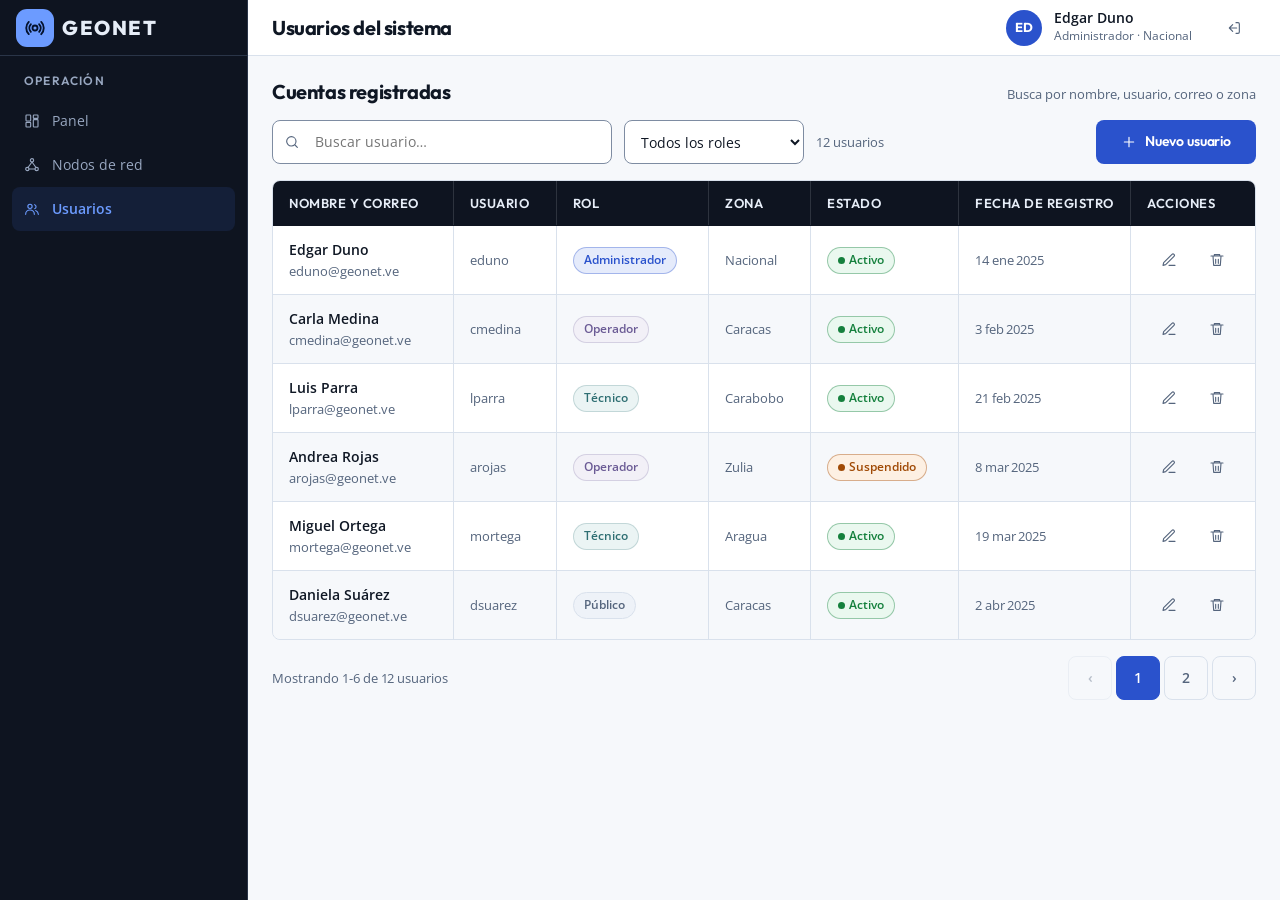
==== crud.html @ eb6f2bcc "Maquetación inicial de GEONET: sistema de diseño, login, registro, panel y CRUD" ====
<!doctype html>
<html lang="es">
  <head>
    <meta charset="utf-8" />
    <meta name="viewport" content="width=device-width, initial-scale=1" />
    <title>Usuarios · GEONET</title>
    <meta name="description" content="Gestión de usuarios del sistema GEONET: alta, edición y baja." />
    <link rel="icon" type="image/svg+xml" href="favicon.svg" />
    <link rel="preconnect" href="https://fonts.googleapis.com" />
    <link rel="preconnect" href="https://fonts.gstatic.com" crossorigin />
    <link
      href="https://fonts.googleapis.com/css2?family=Open+Sans:wght@400;600&family=Outfit:wght@600;700;800&display=swap"
      rel="stylesheet"
    />
    <link rel="stylesheet" href="styles.css" />
  </head>

  <body data-vista="usuarios">
    <a class="saltar" href="#contenido">Saltar al contenido</a>

    <div class="app">
      <aside class="lateral" id="menu-lateral" data-theme="dark">
        <header class="lateral__cabecera">
          <span class="logotipo">
            <span class="logotipo__marca">
              <svg class="icono" aria-hidden="true"><use href="#i-marca" /></svg>
            </span>
            GEONET
          </span>
        </header>

        <nav class="lateral__nav" aria-label="Módulos del sistema">
          <section class="lateral__grupo">
            <p class="lateral__rotulo" id="grupo-operacion">Operación</p>
            <ul aria-labelledby="grupo-operacion">
              <li>
                <a class="lateral__enlace" href="dashboard.html">
                  <svg class="icono icono--sm" aria-hidden="true"><use href="#i-panel" /></svg>
                  Panel
                </a>
              </li>
              <li>
                <a class="lateral__enlace" href="crud-cards.html">
                  <svg class="icono icono--sm" aria-hidden="true"><use href="#i-nodos" /></svg>
                  Nodos de red
                </a>
              </li>
              <li>
                <a class="lateral__enlace" href="crud.html" aria-current="page">
                  <svg class="icono icono--sm" aria-hidden="true"><use href="#i-clientes" /></svg>
                  Usuarios
                </a>
              </li>
            </ul>
          </section>


        </nav>
      </aside>

      <span class="velo" data-visible="false"></span>

      <div class="area">
        <header class="superior">
          <button type="button" class="hamburguesa" aria-expanded="false" aria-controls="menu-lateral" aria-label="Abrir menú">
            <svg class="icono" aria-hidden="true"><use href="#i-menu" /></svg>
          </button>

          <h1 class="superior__titulo">Usuarios del sistema</h1>

          <p class="usuario">
            <span class="usuario__avatar">ED</span>
            <span>
              <span class="usuario__nombre">Edgar Duno</span>
              <span class="usuario__rol">Administrador · Nacional</span>
            </span>
          </p>

          <a class="btn-icono" href="login.html" aria-label="Cerrar sesión">
            <svg class="icono icono--sm" aria-hidden="true"><use href="#i-salir" /></svg>
          </a>
        </header>

        <main class="contenido" id="contenido">
          <section class="seccion">
            <header class="seccion__cabecera">
              <h2 class="seccion__titulo">Cuentas registradas</h2>
              <p class="seccion__nota">Busca por nombre, usuario, correo o zona</p>
            </header>

            <form class="herramientas" role="search">
              <label class="solo-lectores" for="buscar">Buscar usuario</label>
              <span class="buscador">
                <svg class="icono icono--sm buscador__icono" aria-hidden="true"><use href="#i-buscar" /></svg>
                <input class="buscador__control" id="buscar" type="search" placeholder="Buscar usuario…" data-buscador />
                <button type="button" class="buscador__limpiar" aria-label="Borrar búsqueda" title="Borrar búsqueda" data-limpiar hidden>
                  <svg class="icono icono--sm" aria-hidden="true"><use href="#i-cerrar" /></svg>
                </button>
              </span>

              <label class="solo-lectores" for="filtro-rol">Filtrar por rol</label>
              <select class="filtro" id="filtro-rol" data-filtro>
                <option value="todos">Todos los roles</option>
                <option value="admin">Administrador</option>
                <option value="operador">Operador</option>
                <option value="tecnico">Técnico</option>
                <option value="publico">Público</option>
              </select>

              <p class="herramientas__cuenta" aria-live="polite" data-cuenta></p>

              <span class="herramientas__derecha">
                <button type="button" class="btn btn--primario" data-nuevo>
                  <svg class="icono icono--sm" aria-hidden="true"><use href="#i-nuevo" /></svg>
                  Nuevo usuario
                </button>
              </span>
            </form>

            <div class="tabla-envoltorio" data-envoltorio>
              <table class="tabla">
                <caption class="solo-lectores">Usuarios registrados en GEONET</caption>
                <thead data-theme="dark">
                  <tr>
                    <th scope="col">Nombre y correo</th>
                    <th scope="col">Usuario</th>
                    <th scope="col">Rol</th>
                    <th scope="col">Zona</th>
                    <th scope="col">Estado</th>
                    <th scope="col" class="tabla__ajustada">Fecha de registro</th>
                    <th scope="col" class="tabla__ajustada">Acciones</th>
                  </tr>
                </thead>
                <tbody data-lista></tbody>
              </table>
            </div>

            <p class="vacio" data-vacio hidden>
              <svg class="icono" aria-hidden="true"><use href="#i-buscar" /></svg>
              <strong>Ningún usuario coincide con la búsqueda</strong>
              <span>Prueba con otro término o cambia el filtro de rol.</span>
            </p>

            <div class="paginador" data-paginador></div>
          </section>
        </main>
      </div>
    </div>

    <!-- Modal de alta y edición -->
    <dialog class="modal" id="modal-registro" aria-labelledby="modal-registro-titulo">
      <form id="form-registro" novalidate>
        <header class="modal__cabecera" data-theme="dark">
          <span class="modal__emblema modal__emblema--acento">
            <svg class="icono" aria-hidden="true"><use href="#i-usuario" /></svg>
          </span>
          <h2 class="modal__titulo" id="modal-registro-titulo">Nuevo usuario</h2>
          <button type="button" class="modal__cerrar" data-cierra="modal-registro" aria-label="Cerrar">
            <svg class="icono icono--sm" aria-hidden="true"><use href="#i-cerrar" /></svg>
          </button>
        </header>

        <div class="modal__cuerpo">
          <p class="modal__nota">Los campos marcados con <span class="obligatorio">*</span> son obligatorios.</p>
          <div class="rejilla-campos">
            <p class="campo ancho-total">
              <label class="campo__etiqueta" for="f-nombre">Nombre completo</label>
              <span class="campo__caja">
                <svg class="icono icono--sm campo__icono" aria-hidden="true"><use href="#i-usuario" /></svg>
                <input class="campo__control" id="f-nombre" name="nombre" type="text" placeholder="Ej. Ana Pérez" autocomplete="off" required />
              </span>
              <span class="campo__error"></span>
            </p>

            <p class="campo">
              <label class="campo__etiqueta" for="f-usuario">Usuario</label>
              <span class="campo__caja">
                <svg class="icono icono--sm campo__icono" aria-hidden="true"><use href="#i-equipo" /></svg>
                <input class="campo__control" id="f-usuario" name="usuario" type="text" placeholder="aperez" autocomplete="off" required />
              </span>
              <span class="campo__error"></span>
            </p>

            <p class="campo">
              <label class="campo__etiqueta" for="f-correo">Correo</label>
              <span class="campo__caja">
                <svg class="icono icono--sm campo__icono" aria-hidden="true"><use href="#i-correo" /></svg>
                <input class="campo__control" id="f-correo" name="correo" type="email" placeholder="aperez@geonet.ve" autocomplete="off" required />
              </span>
              <span class="campo__error"></span>
            </p>

            <p class="campo">
              <label class="campo__etiqueta" for="f-rol">Rol</label>
              <select class="campo__control" id="f-rol" name="rol" required>
                <option value="" disabled selected>Selecciona un rol</option>
                <option value="admin">Administrador</option>
                <option value="operador">Operador</option>
                <option value="tecnico">Técnico</option>
                <option value="publico">Público</option>
              </select>
              <span class="campo__error"></span>
            </p>

            <p class="campo">
              <label class="campo__etiqueta" for="f-zona">Zona</label>
              <select class="campo__control" id="f-zona" name="zona">
                <option value="Nacional">Nacional</option>
                <option value="Caracas">Caracas</option>
                <option value="Carabobo">Carabobo</option>
                <option value="Aragua">Aragua</option>
                <option value="Zulia">Zulia</option>
                <option value="Anzoátegui">Anzoátegui</option>
                <option value="Bolívar">Bolívar</option>
              </select>
            </p>

            <fieldset class="campo ancho-total segmentos">
              <legend class="campo__etiqueta">Estado de la cuenta</legend>
              <span class="segmentos__grupo">
                <label class="segmento"><input type="radio" name="estado" value="activo" checked />Activo</label>
                <label class="segmento"><input type="radio" name="estado" value="suspendido" />Suspendido</label>
              </span>
            </fieldset>
          </div>
        </div>

        <footer class="modal__pie">
          <button type="button" class="btn btn--secundario" data-cierra="modal-registro">Cancelar</button>
          <button type="submit" class="btn btn--primario">Guardar</button>
        </footer>
      </form>
    </dialog>

    <!-- Confirmación de baja -->
    <dialog class="modal modal--aviso" id="modal-baja" aria-labelledby="baja-titulo">
      <header class="modal__cabecera modal__cabecera--aviso">
        <span class="modal__emblema modal__emblema--aviso">
          <svg class="icono" aria-hidden="true"><use href="#i-alerta" /></svg>
        </span>
        <h2 class="modal__titulo" id="baja-titulo">¿Seguro que quieres eliminar este registro?</h2>
        <button type="button" class="modal__cerrar" data-cierra="modal-baja" aria-label="Cerrar">
          <svg class="icono icono--sm" aria-hidden="true"><use href="#i-cerrar" /></svg>
        </button>
      </header>

      <div class="modal__cuerpo">
        <p class="modal__texto">Esta acción no se puede deshacer.</p>
        <p class="insignia insignia--neutra" id="baja-detalle"></p>
      </div>

      <footer class="modal__pie">
        <button type="button" class="btn btn--secundario" data-cierra="modal-baja">Cancelar</button>
        <button type="button" class="btn btn--peligro" id="confirmar-baja">Eliminar</button>
      </footer>
    </dialog>

    <output class="toasts" aria-live="polite"></output>

    <script src="script.js" defer></script>
  </body>
</html>
---- styles.css ----
/* GEONET · hoja de estilos */

/* 1. VARIABLES GLOBALES */

:root,
[data-theme='light'] {
  /* Superficies */
  --fondo: #f6f8fb;
  --superficie: #ffffff;
  --superficie-alta: #eef2f8;

  /* Bordes */
  --borde: #d9e1ec;
  --borde-control: #7e8ca2;

  --texto: #0f1724;
  --texto-suave: #55657d;

  /* Marca */
  --acento: #2a52cc;
  --acento-fuerte: #1e3fa0;
  --sobre-acento: #ffffff;
  --acento-tenue: #e5ebfb;

  /* Estados */
  --ok: #15803d;
  --alerta: #a04a06;
  --caido: #b91c1c;
  --ok-tenue: #eaf8ef;
  --alerta-tenue: #fdf0e3;
  --caido-tenue: #fdeaea;

  --sombra: 0 4px 16px rgb(15 23 36 / 0.1);
  --sombra-alta: 0 12px 32px rgb(15 23 36 / 0.16);

  --malla-linea: #dce3ee;
  --malla-nodo: #2a52cc;

  /* Roles de usuario */
  --rol-operador: #6b5b95;
  --rol-operador-tenue: #f2f0f7;
  --rol-tecnico: #2f6f73;
  --rol-tecnico-tenue: #ebf4f4;
}

[data-theme='dark'] {
  --fondo: #0e1420;
  --superficie: #151c2b;
  --superficie-alta: #1b2436;

  --borde: #2a3548;
  --borde-control: #637495;

  --texto: #e6edf7;
  --texto-suave: #98a7c0;

  --acento: #6c9bff;
  --acento-fuerte: #8fb4ff;
  --sobre-acento: #04122e;
  --acento-tenue: #141f38;

  --ok: #34d07c;
  --alerta: #fbbf24;
  --caido: #f87171;
  --ok-tenue: #10291d;
  --alerta-tenue: #2c2110;
  --caido-tenue: #2e1618;

  --sombra: 0 4px 16px rgb(0 0 0 / 0.4);
  --sombra-alta: 0 12px 32px rgb(0 0 0 / 0.55);

  --malla-linea: #1e2a3d;
  --malla-nodo: #6c9bff;

  --rol-operador: #b3a6d9;
  --rol-operador-tenue: #211d2e;
  --rol-tecnico: #7fc4c7;
  --rol-tecnico-tenue: #142628;
}

:root {
  /* Botones auxiliares */
  --secundario: #475569;
  --peligro: #991b1b;
  --exito: #16a34a;
  --exito-fuerte: #15803d;
  --exito-hondo: #116331;
  --peligro-hondo: #7f1616;
  --sobre-estado: #ffffff;
  --aviso-fuerte: #a04a06;
  --velo: rgb(4 10 20 / 0.6);

  /* Tipografía */
  --f-titulo: 'Outfit', system-ui, sans-serif;
  --f-texto: 'Open Sans', system-ui, sans-serif;

  --t-xs: 0.75rem;
  --t-sm: 0.8125rem;
  --t-md: 0.875rem;
  --t-lg: 1rem;
  --t-xl: 1.25rem;
  --t-2xl: 1.75rem;
  --t-3xl: 2.25rem;

  --p-normal: 400;
  --p-semi: 600;
  --p-fuerte: 700;
  --p-extra: 800;

  /* Espacio */
  --e-1: 4px;
  --e-2: 8px;
  --e-3: 12px;
  --e-4: 16px;
  --e-5: 24px;
  --e-6: 32px;
  --e-7: 48px;

  /* Forma */
  --r-sm: 6px;
  --r-md: 8px;
  --r-lg: 14px;

  /* Armazón */
  --lateral-ancho: 248px;
  --superior-alto: 56px;
  --toque-min: 44px;

  --trans: 160ms cubic-bezier(0.4, 0, 0.2, 1);
  --trans-lenta: 240ms cubic-bezier(0.4, 0, 0.2, 1);

  --capa-lateral: 100;
  --capa-velo: 90;
  --capa-modal: 200;
  --capa-toast: 300;
}

@media (prefers-reduced-motion: reduce) {
  :root {
    --trans: 0ms;
    --trans-lenta: 0ms;
  }
}

/* 2. RESET Y BASE */

*,
*::before,
*::after {
  box-sizing: border-box;
}

* {
  margin: 0;
}

html {
  color-scheme: light;
}

[data-theme='light'] {
  color-scheme: light;
}

[data-theme='dark'] {
  color-scheme: dark;
}

body {
  min-height: 100dvh;
  font-family: var(--f-texto);
  font-size: var(--t-md);
  line-height: 1.55;
  color: var(--texto);
  background-color: var(--fondo);
  -webkit-font-smoothing: antialiased;
}

[data-theme] {
  color: var(--texto);
}

img,
svg {
  display: block;
  max-width: 100%;
}

button,
input,
select,
textarea {
  font: inherit;
  color: inherit;
}

button {
  cursor: pointer;
  background: none;
  border: none;
}

a {
  color: var(--acento);
  text-underline-offset: 2px;
}

ul,
ol {
  padding: 0;
  list-style: none;
}

h1,
h2,
h3,
h4 {
  font-family: var(--f-titulo);
  font-weight: var(--p-fuerte);
  line-height: 1.2;
  letter-spacing: -0.02em;
  text-wrap: balance;
}

h1 {
  font-size: var(--t-3xl);
  font-weight: var(--p-extra);
}
h2 {
  font-size: var(--t-2xl);
}
h3 {
  font-size: var(--t-xl);
}
h4 {
  font-size: var(--t-lg);
}

.cifra {
  font-variant-numeric: tabular-nums;
  letter-spacing: -0.01em;
}

code {
  font-family: ui-monospace, 'Cascadia Code', 'SFMono-Regular', monospace;
  font-size: 0.9em;
  padding: 2px 6px;
  background-color: var(--superficie-alta);
  border-radius: var(--r-sm);
}

:focus-visible {
  outline: 2px solid var(--acento);
  outline-offset: 2px;
  border-radius: var(--r-sm);
}

[hidden] {
  display: none !important;
}

.solo-lectores {
  position: absolute;
  width: 1px;
  height: 1px;
  overflow: hidden;
  white-space: nowrap;
  clip-path: inset(50%);
}

.saltar {
  position: absolute;
  top: var(--e-2);
  left: var(--e-2);
  z-index: 999;
  display: flex;
  align-items: center;
  min-height: var(--toque-min);
  padding: 0 var(--e-4);
  font-weight: var(--p-semi);
  color: var(--sobre-acento);
  background-color: var(--acento);
  border-radius: var(--r-md);
  transform: translateY(calc(-100% - var(--e-4)));
  transition: transform var(--trans);
}

.saltar:focus-visible {
  transform: translateY(0);
}

.icono {
  width: 20px;
  height: 20px;
  flex-shrink: 0;
  fill: none;
  stroke: currentColor;
  stroke-width: 1.7;
  stroke-linecap: round;
  stroke-linejoin: round;
}

.icono--sm {
  width: 16px;
  height: 16px;
}

/* 3. BOTONES · 4 variantes × 4 estados */

.btn {
  display: inline-flex;
  align-items: center;
  justify-content: center;
  gap: var(--e-2);
  min-height: var(--toque-min);
  padding: 0 var(--e-5);
  font-family: var(--f-titulo);
  font-size: var(--t-md);
  font-weight: var(--p-semi);
  letter-spacing: -0.01em;
  white-space: nowrap;
  border: 1px solid transparent;
  border-radius: var(--r-md);
  transition:
    background-color var(--trans),
    border-color var(--trans),
    transform var(--trans),
    box-shadow var(--trans);
}

.btn:disabled,
.btn[aria-disabled='true'] {
  opacity: 0.5;
  cursor: not-allowed;
  transform: none;
}

.btn--sm {
  min-height: 34px;
  padding: 0 var(--e-3);
  font-size: var(--t-sm);
}

.btn--bloque {
  width: 100%;
}

/* Primario */
.btn--primario {
  color: var(--sobre-acento);
  background-color: var(--acento);
}
.btn--primario:hover:not(:disabled),
.btn--primario.es-hover {
  background-color: var(--acento-fuerte);
  transform: translateY(-1px);
}
.btn--primario:focus-visible,
.btn--primario.es-focus {
  outline: 2px solid var(--acento);
  outline-offset: 2px;
  box-shadow: 0 0 0 4px color-mix(in srgb, var(--acento) 25%, transparent);
}

/* Secundario / Outline */
.btn--secundario {
  color: var(--texto);
  background-color: transparent;
  border-color: var(--borde-control);
}
.btn--secundario:hover:not(:disabled),
.btn--secundario.es-hover {
  color: var(--secundario);
  background-color: color-mix(in srgb, var(--secundario) 12%, transparent);
  border-color: var(--secundario);
  transform: translateY(-1px);
}
.btn--secundario:focus-visible,
.btn--secundario.es-focus {
  outline: 2px solid var(--secundario);
  outline-offset: 2px;
  box-shadow: 0 0 0 4px color-mix(in srgb, var(--secundario) 25%, transparent);
}

/* Peligro */
.btn--peligro {
  color: var(--sobre-estado);
  background-color: var(--peligro);
}
.btn--peligro:hover:not(:disabled),
.btn--peligro.es-hover {
  background-color: var(--peligro-hondo);
  transform: translateY(-1px);
}
.btn--peligro:focus-visible,
.btn--peligro.es-focus {
  outline: 2px solid var(--peligro);
  outline-offset: 2px;
  box-shadow: 0 0 0 4px color-mix(in srgb, var(--peligro) 30%, transparent);
}

/* Éxito */
.btn--exito {
  color: var(--sobre-estado);
  background-color: var(--exito-fuerte);
}
.btn--exito:hover:not(:disabled),
.btn--exito.es-hover {
  background-color: var(--exito-hondo);
  transform: translateY(-1px);
}
.btn--exito:focus-visible,
.btn--exito.es-focus {
  outline: 2px solid var(--exito);
  outline-offset: 2px;
  box-shadow: 0 0 0 4px color-mix(in srgb, var(--exito) 30%, transparent);
}

/* Botón de icono */
.btn-icono {
  display: inline-flex;
  align-items: center;
  justify-content: center;
  width: var(--toque-min);
  height: var(--toque-min);
  color: var(--texto-suave);
  border: 1px solid transparent;
  border-radius: var(--r-md);
  transition:
    color var(--trans),
    background-color var(--trans),
    border-color var(--trans);
}

.btn-icono:hover {
  color: var(--acento);
  background-color: var(--acento-tenue);
  border-color: var(--borde);
}

.btn-icono--peligro:hover {
  color: var(--caido);
  background-color: var(--caido-tenue);
}

.tabla__acciones .btn-icono:not(.btn-icono--peligro):hover {
  color: var(--sobre-acento);
  background-color: var(--acento);
  border-color: var(--acento);
}

.tabla__acciones .btn-icono--peligro:hover {
  color: var(--sobre-estado);
  background-color: var(--peligro);
  border-color: var(--peligro);
}

/* 4. FORMULARIOS */

.campo {
  display: flex;
  flex-direction: column;
  gap: var(--e-2);
}

.campo__etiqueta {
  font-size: var(--t-sm);
  font-weight: var(--p-semi);
  color: var(--texto);
}

.campo__caja {
  position: relative;
  display: flex;
  align-items: center;
}

.campo__icono {
  position: absolute;
  left: var(--e-3);
  color: var(--texto-suave);
  pointer-events: none;
}

.campo__ojo {
  position: absolute;
  right: var(--e-1);
  display: flex;
  align-items: center;
  justify-content: center;
  width: var(--toque-min);
  height: var(--toque-min);
  color: var(--texto-suave);
  border-radius: var(--r-sm);
}

.campo__ojo:hover {
  color: var(--acento);
}

/* Campos numéricos */
.campo__control[type='number'] {
  appearance: textfield;
  padding-right: 100px;
  font-variant-numeric: tabular-nums;
}

.campo__control[type='number']::-webkit-inner-spin-button,
.campo__control[type='number']::-webkit-outer-spin-button {
  appearance: none;
  margin: 0;
}

.pasos {
  position: absolute;
  inset: 4px 4px 4px auto;
  display: flex;
  gap: 2px;
}

.pasos__boton {
  position: relative;
  display: grid;
  place-items: center;
  width: 40px;
  color: var(--texto-suave);
  background-color: var(--superficie-alta);
  border-radius: var(--r-sm);
  transition:
    color var(--trans),
    background-color var(--trans);
}

.pasos__boton::after {
  content: '';
  position: absolute;
  inset: -4px 0;
}

.pasos__boton[data-paso='-1']:hover {
  color: var(--caido);
  background-color: var(--caido-tenue);
}

.pasos__boton[data-paso='1']:hover {
  color: var(--ok);
  background-color: var(--ok-tenue);
}

.pasos__boton:active {
  transform: scale(0.94);
}

.campo__control {
  width: 100%;
  min-height: var(--toque-min);
  padding: 0 var(--e-3);
  color: var(--texto);
  background-color: var(--superficie);
  border: 1px solid var(--borde-control);
  border-radius: var(--r-md);
  transition:
    border-color var(--trans),
    box-shadow var(--trans);
}

.campo__caja:has(.campo__icono) .campo__control {
  padding-left: 42px;
}

.campo__caja:has(.campo__ojo) .campo__control {
  padding-right: 46px;
}

.campo__control:focus {
  outline: none;
  border-color: var(--acento);
  box-shadow: 0 0 0 3px color-mix(in srgb, var(--acento) 22%, transparent);
}

.campo__control:disabled {
  opacity: 0.55;
  cursor: not-allowed;
  background-color: var(--superficie-alta);
}

.campo__control::placeholder {
  color: var(--texto-suave);
  opacity: 0.8;
}

textarea.campo__control {
  min-height: 96px;
  padding: var(--e-3);
  resize: vertical;
}

select.campo__control {
  appearance: none;
  padding-right: var(--e-6);
  background-image: linear-gradient(45deg, transparent 50%, currentColor 50%),
    linear-gradient(135deg, currentColor 50%, transparent 50%);
  background-position: calc(100% - 18px) 50%, calc(100% - 13px) 50%;
  background-size: 5px 5px;
  background-repeat: no-repeat;
}

@supports (appearance: base-select) {
  :is(select.campo__control, select.filtro),
  :is(select.campo__control, select.filtro)::picker(select) {
    appearance: base-select;
  }

  :is(select.campo__control, select.filtro) {
    display: flex;
    align-items: center;
    padding-right: var(--e-3);
    background-image: none;
    cursor: pointer;
  }

  :is(select.campo__control, select.filtro)::picker-icon {
    content: '';
    width: 16px;
    height: 16px;
    margin-left: auto;
    background-color: var(--texto-suave);
    mask: url("data:image/svg+xml,%3Csvg xmlns='http://www.w3.org/2000/svg' viewBox='0 0 24 24' fill='none' stroke='black' stroke-width='2' stroke-linecap='round' stroke-linejoin='round'%3E%3Cpath d='m6 9 6 6 6-6'/%3E%3C/svg%3E")
      center / contain no-repeat;
    transition: rotate var(--trans);
  }

  :is(select.campo__control, select.filtro):open::picker-icon {
    rotate: 180deg;
    background-color: var(--acento);
  }

  :is(select.campo__control, select.filtro)::picker(select) {
    margin-top: var(--e-1);
    padding: var(--e-1);
    color: var(--texto);
    background-color: var(--superficie);
    border: 1px solid var(--borde);
    border-radius: var(--r-md);
    box-shadow: var(--sombra-alta);
    opacity: 0;
    translate: 0 -4px;
    transition:
      opacity var(--trans),
      translate var(--trans),
      display var(--trans) allow-discrete,
      overlay var(--trans) allow-discrete;
  }

  :is(select.campo__control, select.filtro):open::picker(select) {
    opacity: 1;
    translate: 0 0;
  }

  @starting-style {
    :is(select.campo__control, select.filtro):open::picker(select) {
      opacity: 0;
      translate: 0 -4px;
    }
  }

  :is(select.campo__control, select.filtro) option {
    display: flex;
    align-items: center;
    gap: var(--e-2);
    min-height: 40px;
    padding: 0 var(--e-3);
    border-radius: var(--r-sm);
    cursor: pointer;
  }

  :is(select.campo__control, select.filtro) option:disabled {
    display: none;
  }

  :is(select.campo__control, select.filtro) option:hover,
  :is(select.campo__control, select.filtro) option:focus-visible {
    outline: none;
    color: var(--acento-fuerte);
    background-color: color-mix(in srgb, var(--acento) 10%, var(--superficie));
  }

  :is(select.campo__control, select.filtro) option:checked {
    font-weight: var(--p-semi);
    color: var(--acento);
    background-color: var(--acento-tenue);
  }

  :is(select.campo__control, select.filtro) option::checkmark {
    content: '';
    order: 1;
    width: 16px;
    height: 16px;
    margin-left: auto;
    background-color: var(--acento);
    mask: url("data:image/svg+xml,%3Csvg xmlns='http://www.w3.org/2000/svg' viewBox='0 0 24 24' fill='none' stroke='black' stroke-width='2.4' stroke-linecap='round' stroke-linejoin='round'%3E%3Cpath d='m5 13 4 4L19 7'/%3E%3C/svg%3E")
      center / contain no-repeat;
  }
}

/* Error */
.campo--error .campo__control {
  border-color: var(--caido);
}

.campo--error .campo__control:focus {
  box-shadow: 0 0 0 3px color-mix(in srgb, var(--caido) 25%, transparent);
}

.campo__error {
  display: flex;
  align-items: center;
  gap: var(--e-1);
  font-size: var(--t-sm);
  color: var(--caido);
}

.campo__ayuda {
  font-size: var(--t-sm);
  color: var(--texto-suave);
}

/* Checkbox y radio */
.marca {
  display: flex;
  align-items: center;
  gap: var(--e-2);
  min-height: var(--toque-min);
  font-size: var(--t-sm);
  cursor: pointer;
}

.marca input {
  width: 18px;
  height: 18px;
  accent-color: var(--acento);
  cursor: pointer;
}

.marca:has(input:disabled) {
  opacity: 0.55;
  cursor: not-allowed;
}

.grupo-radios {
  display: flex;
  flex-wrap: wrap;
  gap: var(--e-4);
}

/* Rejilla de formulario */
.rejilla-campos {
  display: grid;
  grid-template-columns: repeat(2, minmax(0, 1fr));
  gap: var(--e-4);
}

.rejilla-campos > .ancho-total {
  grid-column: 1 / -1;
}

/* 5. INSIGNIAS Y ESTADOS */

.insignia {
  display: inline-flex;
  align-items: center;
  gap: var(--e-1);
  padding: 3px 10px;
  font-size: var(--t-xs);
  font-weight: var(--p-semi);
  white-space: nowrap;
  border: 1px solid transparent;
  border-radius: 999px;
}

.insignia--acento,
.insignia--rol-admin {
  color: var(--acento);
  background-color: var(--acento-tenue);
  border-color: color-mix(in srgb, var(--acento) 35%, transparent);
}

.insignia--activo {
  color: var(--ok);
  background-color: var(--ok-tenue);
  border-color: color-mix(in srgb, var(--ok) 40%, transparent);
}

.insignia--degradado,
.insignia--suspendido {
  color: var(--alerta);
  background-color: var(--alerta-tenue);
  border-color: color-mix(in srgb, var(--alerta) 40%, transparent);
}

.insignia--caido {
  color: var(--caido);
  background-color: var(--caido-tenue);
  border-color: color-mix(in srgb, var(--caido) 40%, transparent);
}

.insignia--neutra,
.insignia--rol-publico {
  color: var(--texto-suave);
  background-color: var(--superficie-alta);
  border-color: var(--borde);
}

.insignia--rol-operador {
  color: var(--rol-operador);
  background-color: var(--rol-operador-tenue);
  border-color: color-mix(in srgb, var(--rol-operador) 22%, transparent);
}

.insignia--rol-tecnico {
  color: var(--rol-tecnico);
  background-color: var(--rol-tecnico-tenue);
  border-color: color-mix(in srgb, var(--rol-tecnico) 22%, transparent);
}

.punto {
  width: 7px;
  height: 7px;
  border-radius: 50%;
  background-color: currentColor;
}

/* 6. PANTALLAS DE ACCESO · login y registro */

.pantalla-acceso {
  display: grid;
  place-items: center;
  min-height: 100dvh;
  padding: var(--e-5) var(--e-4);
  overflow: hidden;
  position: relative;
  background-color: var(--fondo);
}

/* Tendido de fibra */
.tendido {
  position: absolute;
  inset: 0;
  width: 100%;
  height: 100%;
  z-index: 0;
  pointer-events: none;
}

.tendido__reticula {
  stroke: var(--malla-linea);
  stroke-width: 1;
  opacity: 0.5;
}

.tendido__ruta {
  fill: none;
  stroke: var(--malla-nodo);
  stroke-width: 1.4;
  opacity: 0.55;
}

.tendido__pulso {
  fill: none;
  stroke: var(--acento-fuerte);
  stroke-width: 2.4;
  stroke-linecap: round;
  animation: recorrer 5s linear infinite;
}

.tendido__nodo {
  fill: var(--malla-nodo);
}

.tendido__aro {
  fill: none;
  stroke: var(--malla-nodo);
  stroke-width: 1.2;
  transform-origin: center;
  animation: latir 4s ease-out infinite;
}

@keyframes recorrer {
  from {
    stroke-dashoffset: var(--largo);
  }
  to {
    stroke-dashoffset: 0;
  }
}

@keyframes latir {
  0% {
    r: 6;
    opacity: 0.6;
  }
  70%,
  100% {
    r: 26;
    opacity: 0;
  }
}

@media (prefers-reduced-motion: reduce) {
  .tendido__pulso,
  .tendido__aro {
    animation: none;
  }
  .tendido__pulso {
    opacity: 0;
  }
}

.tarjeta-acceso {
  position: relative;
  z-index: 1;
  width: 100%;
  max-width: 420px;
  padding: var(--e-6);
  background-color: var(--superficie);
  border: 1px solid var(--borde);
  border-radius: var(--r-lg);
  box-shadow: var(--sombra-alta);
}

.tarjeta-acceso--ancha {
  max-width: 560px;
}

.marca-acceso {
  display: flex;
  flex-direction: column;
  align-items: center;
  gap: var(--e-2);
  margin-bottom: var(--e-6);
  text-align: center;
}

.logotipo {
  display: inline-flex;
  align-items: center;
  gap: var(--e-2);
  font-family: var(--f-titulo);
  font-size: var(--t-xl);
  font-weight: var(--p-extra);
  letter-spacing: 0.08em;
  color: var(--texto);
}

.logotipo__marca {
  display: grid;
  place-items: center;
  width: 38px;
  height: 38px;
  color: var(--sobre-acento);
  background-color: var(--acento);
  border-radius: 11px;
}

.marca-acceso__titulo {
  font-size: var(--t-xl);
}

.marca-acceso__lema {
  font-size: var(--t-sm);
  color: var(--texto-suave);
}

.formulario-acceso {
  display: flex;
  flex-direction: column;
  gap: var(--e-4);
}

.fila-opciones {
  display: flex;
  align-items: center;
  justify-content: space-between;
  flex-wrap: wrap;
  gap: var(--e-2);
}

.enlace-apoyo {
  display: inline-flex;
  align-items: center;
  min-height: var(--toque-min);
  font-size: var(--t-sm);
  font-weight: var(--p-semi);
}

.pie-acceso {
  margin-top: var(--e-5);
  padding-top: var(--e-4);
  font-size: var(--t-sm);
  text-align: center;
  color: var(--texto-suave);
  border-top: 1px solid var(--borde);
}

.credenciales {
  margin-top: var(--e-4);
  padding: var(--e-3);
  font-size: var(--t-sm);
  color: var(--texto-suave);
  background-color: var(--superficie-alta);
  border: 1px dashed var(--borde-control);
  border-radius: var(--r-md);
}

/* 7. ARMAZÓN DE LA APLICACIÓN */

.app {
  display: grid;
  grid-template-columns: var(--lateral-ancho) minmax(0, 1fr);
  min-height: 100dvh;
}

/* --- Barra lateral --- */

.lateral {
  display: flex;
  flex-direction: column;
  grid-row: 1;
  background-color: var(--fondo);
  border-right: 1px solid var(--borde);
}

.lateral__cabecera {
  display: flex;
  align-items: center;
  height: var(--superior-alto);
  padding: 0 var(--e-4);
  border-bottom: 1px solid var(--borde);
}

.lateral__nav {
  flex: 1;
  padding: var(--e-4) var(--e-3);
  overflow-y: auto;
}

.lateral__grupo + .lateral__grupo {
  margin-top: var(--e-5);
}

.lateral__rotulo {
  padding: 0 var(--e-3) var(--e-2);
  font-family: var(--f-titulo);
  font-size: var(--t-xs);
  font-weight: var(--p-semi);
  letter-spacing: 0.1em;
  text-transform: uppercase;
  color: var(--texto-suave);
}

.lateral__enlace {
  display: flex;
  align-items: center;
  gap: var(--e-3);
  min-height: var(--toque-min);
  padding: 0 var(--e-3);
  font-size: var(--t-md);
  color: var(--texto-suave);
  text-decoration: none;
  border-radius: var(--r-md);
  transition:
    color var(--trans),
    background-color var(--trans);
}

.lateral__enlace:hover {
  color: var(--texto);
  background-color: var(--superficie-alta);
}

.lateral__enlace[aria-current='page'] {
  color: var(--acento);
  font-weight: var(--p-semi);
  background-color: var(--acento-tenue);
}

.usuario {
  display: flex;
  align-items: center;
  gap: var(--e-3);
  padding: var(--e-2);
}

.usuario__avatar {
  display: grid;
  place-items: center;
  width: 36px;
  height: 36px;
  flex-shrink: 0;
  font-family: var(--f-titulo);
  font-size: var(--t-sm);
  font-weight: var(--p-fuerte);
  color: var(--sobre-acento);
  background-color: var(--acento);
  border-radius: 50%;
}

.usuario__nombre {
  display: block;
  font-weight: var(--p-semi);
  line-height: 1.3;
}

.usuario__rol {
  display: block;
  font-size: var(--t-xs);
  color: var(--texto-suave);
}

/* --- Área de trabajo --- */

.area {
  display: flex;
  flex-direction: column;
  min-width: 0;
}

.superior {
  display: flex;
  align-items: center;
  gap: var(--e-3);
  height: var(--superior-alto);
  padding: 0 var(--e-5);
  background-color: var(--superficie);
  border-bottom: 1px solid var(--borde);
}

.superior__titulo {
  flex: 1;
  min-width: 0;
  font-size: var(--t-xl);
  font-weight: var(--p-fuerte);
  overflow: hidden;
  text-overflow: ellipsis;
  white-space: nowrap;
}

.hamburguesa {
  display: none;
  align-items: center;
  justify-content: center;
  width: var(--toque-min);
  height: var(--toque-min);
  color: var(--texto);
  border: 1px solid var(--borde);
  border-radius: var(--r-md);
}

.contenido {
  flex: 1;
  padding: var(--e-5);
}

[data-vista='panel'] .contenido,
[data-vista='usuarios'] .contenido,
[data-vista='nodos'] .contenido {
  width: 100%;
  max-width: 1200px;
  margin-inline: auto;
}

[data-vista='usuarios'] .contenido {
  max-width: 1400px;
}

.seccion + .seccion {
  margin-top: var(--e-6);
}

.seccion__cabecera {
  display: flex;
  align-items: baseline;
  justify-content: space-between;
  flex-wrap: wrap;
  gap: var(--e-2);
  margin-bottom: var(--e-4);
}

.seccion__titulo {
  font-size: var(--t-xl);
}

.seccion__nota {
  font-size: var(--t-sm);
  color: var(--texto-suave);
}

/* Velo del cajón en móvil */
.velo {
  display: none;
  position: fixed;
  inset: 0;
  z-index: var(--capa-velo);
  background-color: var(--velo);
}

/* 8. TARJETAS KPI Y ACCESOS DIRECTOS */

.kpis {
  display: grid;
  grid-template-columns: repeat(4, minmax(0, 1fr));
  gap: var(--e-4);
}

.kpi {
  display: flex;
  flex-direction: column;
  gap: var(--e-2);
  padding: var(--e-4);
  background-color: var(--superficie);
  border: 1px solid var(--borde);
  border-radius: var(--r-md);
}

.kpi--alerta {
  background-color: var(--caido-tenue);
  border-color: color-mix(in srgb, var(--caido) 35%, transparent);
}

.kpi--alerta .kpi__icono,
.kpi--alerta .kpi__valor {
  color: var(--caido);
}

.kpi__fila {
  display: flex;
  align-items: center;
  justify-content: space-between;
  gap: var(--e-2);
}

.kpi__rotulo {
  font-size: var(--t-sm);
  font-weight: var(--p-semi);
  color: var(--texto-suave);
}

.kpi__icono {
  color: var(--acento);
}

.kpi__valor {
  font-family: var(--f-titulo);
  font-size: var(--t-2xl);
  font-weight: var(--p-extra);
  letter-spacing: -0.03em;
  font-variant-numeric: tabular-nums;
}

.kpi__detalle {
  font-size: var(--t-xs);
  color: var(--texto-suave);
}

/* Accesos directos */
.atajos {
  display: flex;
  flex-wrap: wrap;
  gap: var(--e-3);
}

.atajo {
  display: inline-flex;
  align-items: center;
  gap: var(--e-2);
  min-height: var(--toque-min);
  padding: 0 var(--e-4);
  font-weight: var(--p-semi);
  color: var(--texto);
  text-decoration: none;
  background-color: var(--superficie);
  border: 1px solid var(--borde);
  border-radius: var(--r-md);
  transition:
    color var(--trans),
    border-color var(--trans),
    background-color var(--trans),
    transform var(--trans);
}

.atajo .icono {
  color: var(--acento);
}

.atajo:hover {
  color: var(--acento);
  background-color: var(--acento-tenue);
  border-color: var(--acento);
  transform: translateY(-1px);
}

.atajo--alerta .icono {
  color: var(--caido);
}

.atajo--alerta:hover {
  color: var(--caido);
  background-color: var(--caido-tenue);
  border-color: var(--caido);
}

.atajo__cifra {
  display: grid;
  place-items: center;
  min-width: 22px;
  height: 22px;
  padding: 0 var(--e-1);
  font-size: var(--t-xs);
  color: var(--sobre-estado);
  background-color: var(--caido);
  border-radius: 999px;
}

/* Mapa de la red */
.red {
  display: grid;
  grid-template-columns: minmax(0, 1fr) 300px;
  gap: var(--e-4);
  height: 480px;
}

.red__mapa {
  position: relative;
  isolation: isolate;
  overflow: hidden;
  background-color: var(--fondo);
  border-radius: var(--r-lg);
}

.red__lienzo {
  position: absolute;
  inset: 0;
  background-color: var(--fondo);
  font-family: var(--f-texto);
}

.red__aviso {
  position: absolute;
  inset: 0;
  display: grid;
  place-items: center;
  padding: var(--e-6);
  text-align: center;
  color: var(--texto-suave);
}

.red__leyenda {
  position: absolute;
  left: var(--e-3);
  bottom: var(--e-3);
  z-index: 1000;
  display: flex;
  gap: var(--e-3);
  padding: var(--e-2) var(--e-3);
  font-size: var(--t-xs);
  color: var(--texto);
  background-color: color-mix(in srgb, var(--fondo) 88%, transparent);
  border: 1px solid var(--borde);
  border-radius: var(--r-md);
}

.red__clave {
  display: flex;
  align-items: center;
  gap: var(--e-1);
}

.red__muestra {
  width: 10px;
  height: 10px;
  flex-shrink: 0;
  border-radius: 50%;
}

.red__muestra--activo { background-color: var(--acento); }
.red__muestra--degradado { background-color: var(--alerta); }
.red__muestra--caido { background-color: var(--caido); }

.red__riel {
  display: flex;
  flex-direction: column;
  min-height: 0;
  padding: var(--e-3);
  background-color: var(--superficie);
  border: 1px solid var(--borde);
  border-radius: var(--r-lg);
}

.red__subtitulo {
  margin: var(--e-1) var(--e-2) var(--e-3);
  font-size: var(--t-lg);
}

.riel {
  overflow-y: auto;
}

.riel__nodo {
  display: flex;
  align-items: center;
  gap: var(--e-3);
  width: 100%;
  min-height: var(--toque-min);
  padding: var(--e-2) var(--e-3);
  text-align: left;
  border-radius: var(--r-md);
  transition: background-color var(--trans);
}

.riel__nodo:hover {
  background-color: var(--superficie-alta);
}

.riel__nodo[aria-current='true'] {
  background-color: var(--acento-tenue);
}

.riel__nombre {
  display: block;
  font-size: var(--t-sm);
  font-weight: var(--p-semi);
}

.riel__detalle {
  display: block;
  font-size: var(--t-xs);
  color: var(--texto-suave);
}

/* Marcadores y controles de Leaflet */
.marcador {
  position: relative;
  display: block;
  width: 16px;
  height: 16px;
  border: 2px solid var(--fondo);
  border-radius: 50%;
}

.marcador--activo { background-color: var(--acento); color: var(--acento); }
.marcador--degradado { background-color: var(--alerta); color: var(--alerta); }
.marcador--caido { background-color: var(--caido); color: var(--caido); }

.marcador--degradado::after,
.marcador--caido::after {
  content: '';
  position: absolute;
  inset: -9px;
  border: 2px solid currentColor;
  border-radius: 50%;
  animation: latir-marcador 1.8s ease-out infinite;
}

@keyframes latir-marcador {
  from {
    transform: scale(0.4);
    opacity: 1;
  }
  to {
    transform: scale(1.4);
    opacity: 0;
  }
}

@media (prefers-reduced-motion: reduce) {
  .marcador::after {
    animation: none;
  }
}

.red__mapa .leaflet-popup-content-wrapper,
.red__mapa .leaflet-popup-tip {
  color: var(--texto);
  background-color: var(--superficie);
  border: 1px solid var(--borde);
  box-shadow: var(--sombra-alta);
}

.red__mapa .leaflet-popup-content {
  display: grid;
  gap: var(--e-1);
  justify-items: start;
  margin: var(--e-3) var(--e-4);
  font-size: var(--t-sm);
}

.globo__titulo {
  font-family: var(--f-titulo);
  font-size: var(--t-md);
}

.globo__detalle {
  color: var(--texto-suave);
}

.red__mapa .leaflet-container a.leaflet-popup-close-button {
  color: var(--texto-suave);
}

.red__mapa .leaflet-bar a {
  color: var(--texto);
  background-color: var(--superficie);
  border-color: var(--borde);
}

.red__mapa .leaflet-bar a:hover {
  background-color: var(--superficie-alta);
}

.red__mapa .leaflet-control-attribution {
  color: var(--texto-suave);
  background-color: color-mix(in srgb, var(--fondo) 85%, transparent);
}

.red__mapa .leaflet-control-attribution a {
  color: var(--acento);
}

/* Clientes por zona */
.zonas {
  display: flex;
  flex-direction: column;
  gap: var(--e-3);
  padding: var(--e-4);
  background-color: var(--superficie);
  border: 1px solid var(--borde);
  border-radius: var(--r-md);
}

.zona {
  display: grid;
  grid-template-columns: 140px minmax(0, 1fr) 64px;
  align-items: center;
  gap: var(--e-3);
  font-size: var(--t-sm);
}

.zona__barra {
  height: 8px;
  background-color: var(--superficie-alta);
  border-radius: 999px;
  overflow: hidden;
}

.zona__relleno {
  display: block;
  width: 0;
  height: 100%;
  background-color: var(--acento);
  border-radius: 999px;
}

.zona__cifra {
  text-align: right;
  font-variant-numeric: tabular-nums;
  color: var(--texto-suave);
}

/* 9. BARRA DE HERRAMIENTAS DEL CRUD */

.herramientas {
  display: flex;
  align-items: center;
  flex-wrap: wrap;
  gap: var(--e-3);
  margin-bottom: var(--e-4);
}

.buscador {
  position: relative;
  display: flex;
  align-items: center;
  flex: 1;
  min-width: 200px;
  max-width: 340px;
}

.buscador__control::-webkit-search-cancel-button {
  appearance: none;
}

.buscador__limpiar {
  position: absolute;
  right: 2px;
  display: grid;
  place-items: center;
  width: 40px;
  height: 40px;
  color: var(--texto-suave);
  border-radius: var(--r-sm);
  transition:
    color var(--trans),
    background-color var(--trans);
}

.buscador__limpiar:hover {
  color: var(--texto);
  background-color: var(--superficie-alta);
}

.herramientas__cuenta {
  font-size: var(--t-sm);
  color: var(--texto-suave);
  font-variant-numeric: tabular-nums;
}

.buscador__icono {
  position: absolute;
  left: var(--e-3);
  color: var(--texto-suave);
  pointer-events: none;
}

.buscador__control {
  width: 100%;
  min-height: var(--toque-min);
  padding: 0 48px 0 42px;
  background-color: var(--superficie);
  border: 1px solid var(--borde-control);
  border-radius: var(--r-md);
}

.buscador__control:focus {
  outline: none;
  border-color: var(--acento);
  box-shadow: 0 0 0 3px color-mix(in srgb, var(--acento) 22%, transparent);
}

.filtro {
  min-height: var(--toque-min);
  min-width: 180px;
  padding: 0 var(--e-3);
  background-color: var(--superficie);
  border: 1px solid var(--borde-control);
  border-radius: var(--r-md);
}

.filtro:focus {
  outline: none;
  border-color: var(--acento);
  box-shadow: 0 0 0 3px color-mix(in srgb, var(--acento) 22%, transparent);
}

.herramientas__derecha {
  margin-left: auto;
}

/* 10. TABLA */

.tabla-envoltorio {
  position: relative;
  overflow-x: auto;
  scroll-behavior: smooth;
  background-color: var(--superficie);
  border: 1px solid var(--borde);
  border-radius: var(--r-md);
}

.tabla {
  width: 100%;
  min-width: 720px;
  border-collapse: collapse;
  font-size: var(--t-md);
}

.tabla th,
.tabla td {
  padding: var(--e-3) var(--e-4);
  text-align: left;
  vertical-align: middle;
}

.tabla thead th {
  font-family: var(--f-titulo);
  font-size: var(--t-sm);
  font-weight: var(--p-semi);
  letter-spacing: 0.04em;
  text-transform: uppercase;
  color: var(--texto-suave);
  background-color: var(--superficie-alta);
  border-bottom: 1px solid var(--borde);
  white-space: nowrap;
}

.tabla tbody tr {
  border-bottom: 1px solid var(--borde);
}

td.tabla__secundario {
  display: table-cell;
}

.tabla__ajustada {
  width: 1%;
}

/* Encabezado oscuro */
.tabla thead[data-theme='dark'] th {
  color: var(--texto);
  background-color: var(--fondo);
  border-bottom-color: transparent;
}

/* Divisiones verticales */
.tabla th + th,
.tabla td + td {
  border-left: 1px solid var(--borde);
}

.tabla thead[data-theme='dark'] th + th {
  border-left-color: color-mix(in srgb, var(--texto) 14%, transparent);
}

.tabla tbody tr:nth-child(even) {
  background-color: color-mix(in srgb, var(--superficie-alta) 55%, transparent);
}

.tabla tbody tr:hover {
  background-color: var(--acento-tenue);
}

.tabla tbody tr:last-child {
  border-bottom: none;
}

.tabla__principal {
  display: block;
  font-weight: var(--p-semi);
}

.tabla__secundario {
  display: block;
  font-size: var(--t-sm);
  color: var(--texto-suave);
}

.tabla__acciones {
  display: flex;
  gap: var(--e-1);
  justify-content: flex-end;
}

.celda-acciones {
  width: 1%;
  white-space: nowrap;
}

/* 11. CUADRÍCULA DE TARJETAS */

.cuadricula {
  display: grid;
  grid-template-columns: repeat(auto-fill, minmax(300px, 1fr));
  gap: var(--e-4);
}

.tarjeta {
  display: flex;
  flex-direction: column;
  background-color: var(--superficie);
  border: 1px solid var(--borde);
  border-radius: var(--r-md);
  overflow: hidden;
  transition:
    border-color var(--trans),
    box-shadow var(--trans);
}

.tarjeta:hover {
  border-color: var(--acento);
  box-shadow: var(--sombra);
}

.tarjeta__lamina {
  position: relative;
  aspect-ratio: 16 / 9;
  background-color: var(--superficie-alta);
  border-bottom: 1px solid var(--borde);
}

.tarjeta__lamina svg {
  width: 100%;
  height: 100%;
}

.tarjeta__insignia {
  position: absolute;
  top: var(--e-2);
  right: var(--e-2);
}

.tarjeta__cuerpo {
  display: flex;
  flex-direction: column;
  gap: var(--e-2);
  flex: 1;
  padding: var(--e-4);
}

.tarjeta__codigo {
  display: block;
  font-size: var(--t-xs);
  font-weight: var(--p-semi);
  letter-spacing: 0.08em;
  color: var(--acento);
}

.tarjeta__titulo {
  font-size: var(--t-lg);
}

.tarjeta__datos {
  display: flex;
  flex-wrap: wrap;
  gap: var(--e-1) var(--e-4);
  margin-top: auto;
  font-size: var(--t-sm);
  color: var(--texto-suave);
}

.tarjeta__dato {
  display: flex;
  align-items: center;
  gap: var(--e-1);
}

.tarjeta__datos {
  align-items: center;
}

.tarjeta__acciones {
  margin-left: auto;
  margin-right: calc(var(--e-2) * -1);
}

/* 12. PAGINADOR Y VACÍO */

.paginador {
  display: flex;
  align-items: center;
  justify-content: space-between;
  flex-wrap: wrap;
  gap: var(--e-3);
  margin-top: var(--e-4);
}

.paginador__estado {
  font-size: var(--t-sm);
  color: var(--texto-suave);
}

.paginador__botones {
  display: flex;
  align-items: center;
  gap: var(--e-1);
}

.paginador__pagina {
  min-width: var(--toque-min);
  height: var(--toque-min);
  padding: 0 var(--e-2);
  font-weight: var(--p-semi);
  color: var(--texto-suave);
  border: 1px solid var(--borde);
  border-radius: var(--r-md);
}

.paginador__pagina:hover {
  color: var(--acento);
  border-color: var(--acento);
}

.paginador__pagina[aria-current='true'] {
  color: var(--sobre-acento);
  background-color: var(--acento);
  border-color: var(--acento);
}

.paginador__pagina:disabled {
  opacity: 0.4;
  cursor: not-allowed;
}

.vacio {
  display: flex;
  flex-direction: column;
  align-items: center;
  gap: var(--e-2);
  padding: var(--e-7) var(--e-4);
  text-align: center;
  color: var(--texto-suave);
  background-color: var(--superficie);
  border: 1px dashed var(--borde-control);
  border-radius: var(--r-md);
}

/* 13. MODALES */

.modal {
  width: min(560px, 94vw);
  max-width: none;
  margin: auto;
  padding: 0;
  color: var(--texto);
  background-color: var(--superficie);
  border: 1px solid var(--borde);
  border-radius: var(--r-lg);
  box-shadow: var(--sombra-alta);
}

.modal::backdrop {
  background-color: var(--velo);
  backdrop-filter: blur(2px);
}

.modal[open] {
  animation: entrar-modal var(--trans-lenta) ease-out;
}

@keyframes entrar-modal {
  from {
    opacity: 0;
    transform: translateY(12px) scale(0.98);
  }
}

.modal--aviso {
  width: min(440px, 94vw);
}

.modal__cabecera {
  display: flex;
  align-items: center;
  gap: var(--e-3);
  padding: var(--e-4) var(--e-5);
  border-bottom: 1px solid var(--borde);
}

.modal__titulo {
  flex: 1;
  font-size: var(--t-lg);
}

.modal__cerrar {
  display: flex;
  align-items: center;
  justify-content: center;
  width: var(--toque-min);
  height: var(--toque-min);
  color: var(--texto-suave);
  border-radius: var(--r-md);
}

.modal__cerrar:hover {
  color: var(--texto);
  background-color: var(--superficie-alta);
}

/* Cabecera oscura */
.modal__cabecera[data-theme='dark'] {
  background-color: var(--fondo);
  border-bottom-color: transparent;
  border-radius: calc(var(--r-lg) - 1px) calc(var(--r-lg) - 1px) 0 0;
}

.modal__cabecera[data-theme='dark'] .modal__cerrar {
  color: var(--texto);
}

.modal__cabecera[data-theme='dark'] .modal__cerrar:hover {
  color: var(--sobre-estado);
  background-color: var(--peligro);
}

/* Cabecera de aviso */
.modal__cabecera--exito,
.modal__cabecera--error,
.modal__cabecera--aviso {
  color: var(--sobre-estado);
  border-bottom-color: transparent;
  border-radius: calc(var(--r-lg) - 1px) calc(var(--r-lg) - 1px) 0 0;
}

.modal__cabecera--exito {
  background-color: var(--exito-fuerte);
}

.modal__cabecera--error {
  background-color: var(--peligro);
}

.modal__cabecera--aviso {
  background-color: var(--aviso-fuerte);
}

:is(.modal__cabecera--exito, .modal__cabecera--error, .modal__cabecera--aviso) .modal__emblema {
  color: inherit;
  background-color: color-mix(in srgb, var(--sobre-estado) 18%, transparent);
}

:is(.modal__cabecera--exito, .modal__cabecera--error, .modal__cabecera--aviso) .modal__cerrar {
  color: inherit;
}

:is(.modal__cabecera--exito, .modal__cabecera--error, .modal__cabecera--aviso) .modal__cerrar:hover {
  color: var(--sobre-estado);
  background-color: color-mix(in srgb, var(--sobre-estado) 20%, transparent);
}

:is(.modal__cabecera--exito, .modal__cabecera--error, .modal__cabecera--aviso) :focus-visible {
  outline-color: var(--sobre-estado);
}

.modal__cuerpo {
  padding: var(--e-5);
}

.modal__texto {
  color: var(--texto-suave);
}

.modal__nota {
  margin-bottom: var(--e-4);
  font-size: var(--t-sm);
  color: var(--texto-suave);
}

.obligatorio,
.modal .campo:has([required]) > .campo__etiqueta::after {
  color: var(--caido);
}

.modal .campo:has([required]) > .campo__etiqueta::after {
  content: ' *';
}

/* Control segmentado */
.segmentos {
  min-width: 0;
  padding: 0;
  border: none;
}

.segmentos > legend {
  margin-bottom: var(--e-2);
}

.segmentos__grupo {
  display: flex;
  gap: var(--e-1);
  padding: var(--e-1);
  background-color: var(--superficie-alta);
  border-radius: var(--r-md);
}

.segmento {
  position: relative;
  flex: 1;
  display: flex;
  align-items: center;
  justify-content: center;
  min-height: var(--toque-min);
  font-size: var(--t-sm);
  font-weight: var(--p-semi);
  color: var(--texto-suave);
  border-radius: var(--r-sm);
  cursor: pointer;
  transition:
    color var(--trans),
    background-color var(--trans);
}

.segmento input {
  position: absolute;
  opacity: 0;
  pointer-events: none;
}

.segmento:hover {
  color: var(--texto);
}

.segmento:has([value='activo']) {
  --estado: var(--ok);
  --estado-tenue: var(--ok-tenue);
}

.segmento:has([value='degradado']),
.segmento:has([value='suspendido']) {
  --estado: var(--alerta);
  --estado-tenue: var(--alerta-tenue);
}

.segmento:has([value='caido']) {
  --estado: var(--caido);
  --estado-tenue: var(--caido-tenue);
}

.segmento:has(:checked) {
  color: var(--estado);
  background-color: var(--estado-tenue);
  box-shadow: inset 0 0 0 1px color-mix(in srgb, var(--estado) 45%, transparent);
}

.segmento:has(:focus-visible) {
  outline: 2px solid var(--acento);
  outline-offset: 2px;
}

.modal__pie {
  display: flex;
  justify-content: flex-end;
  gap: var(--e-3);
  padding: var(--e-4) var(--e-5);
  background-color: color-mix(in srgb, var(--superficie-alta) 60%, transparent);
  border-top: 1px solid var(--borde);
}

.modal__emblema {
  display: grid;
  place-items: center;
  width: 40px;
  height: 40px;
  flex-shrink: 0;
  border-radius: 50%;
}

.modal__emblema--exito {
  color: var(--ok);
  background-color: var(--ok-tenue);
}

.modal__emblema--error {
  color: var(--caido);
  background-color: var(--caido-tenue);
}

.modal__emblema--acento {
  width: 38px;
  height: 38px;
  color: var(--sobre-acento);
  background-color: var(--acento);
  border-radius: 11px;
}

.modal__emblema--aviso {
  color: var(--alerta);
  background-color: var(--alerta-tenue);
}

/* 14. TOASTS */

.toasts {
  position: fixed;
  inset: var(--e-4) var(--e-4) auto auto;
  margin: 0;
  padding: 0;
  overflow: visible;
  background: none;
  border: none;
  color: inherit;
  z-index: var(--capa-toast);
  display: flex;
  flex-direction: column;
  gap: var(--e-2);
  width: min(360px, calc(100vw - var(--e-6)));
  pointer-events: none;
}

.toast {
  position: relative;
  display: flex;
  align-items: center;
  gap: var(--e-3);
  padding: var(--e-3) var(--e-3) var(--e-3) var(--e-4);
  pointer-events: auto;
  color: var(--texto);
  background-color: var(--superficie);
  border: 1px solid var(--borde);
  border-radius: var(--r-lg);
  box-shadow: var(--sombra-alta);
  animation: entrar-toast var(--trans-lenta) cubic-bezier(0.16, 1, 0.3, 1);
}

.toast--exito { --tono: var(--ok); --tono-tenue: var(--ok-tenue); }
.toast--error { --tono: var(--caido); --tono-tenue: var(--caido-tenue); }
.toast--aviso { --tono: var(--alerta); --tono-tenue: var(--alerta-tenue); }
.toast--info { --tono: var(--acento); --tono-tenue: var(--acento-tenue); }

.toast--saliendo {
  opacity: 0;
  transform: translateX(24px);
  transition:
    opacity var(--trans),
    transform var(--trans);
}

@keyframes entrar-toast {
  from {
    opacity: 0;
    transform: translateX(32px);
  }
}

@media (prefers-reduced-motion: reduce) {
  .toast {
    animation-name: aparecer-toast;
  }

  .toast--saliendo {
    transform: none;
  }
}

@keyframes aparecer-toast {
  from {
    opacity: 0;
  }
}

.toast__icono {
  display: grid;
  place-items: center;
  width: 36px;
  height: 36px;
  flex-shrink: 0;
  color: var(--tono);
  background-color: var(--tono-tenue);
  border-radius: 50%;
}

.toast__cuerpo {
  flex: 1;
  min-width: 0;
}

.toast__titulo {
  font-family: var(--f-titulo);
  font-weight: var(--p-fuerte);
}

.toast__texto {
  font-size: var(--t-sm);
  color: var(--texto-suave);
}

.toast__accion {
  flex-shrink: 0;
  min-height: 36px;
  padding: 0 var(--e-3);
  font-size: var(--t-sm);
  font-weight: var(--p-semi);
  color: var(--acento);
  border-radius: var(--r-sm);
  transition: background-color var(--trans);
}

.toast__accion:hover {
  background-color: var(--acento-tenue);
}

/* Anillo de cuenta atrás */
.toast__cerrar {
  position: relative;
  display: grid;
  place-items: center;
  width: var(--toque-min);
  height: var(--toque-min);
  flex-shrink: 0;
  color: var(--texto);
  border-radius: 50%;
}

.toast__anillo {
  position: absolute;
  inset: 2px;
  width: 40px;
  height: 40px;
  rotate: -90deg;
}

.toast__pista,
.toast__avance {
  fill: none;
  stroke-width: 3;
}

.toast__pista {
  stroke: var(--borde);
}

.toast__avance {
  stroke: var(--tono);
  stroke-linecap: round;
  stroke-dasharray: 107;
  stroke-dashoffset: 0;
  transition: stroke-dashoffset 1s linear;
}

.toast__segundos {
  font-size: var(--t-xs);
  font-weight: var(--p-fuerte);
}

.toast__x {
  display: none;
}

.toast__cerrar:is(:hover, :focus-visible) .toast__segundos {
  display: none;
}

.toast__cerrar:is(:hover, :focus-visible) .toast__x {
  display: block;
}

.toast__cerrar:hover {
  background-color: var(--superficie-alta);
}

/* 15. PÁGINA DEL SISTEMA DE DISEÑO */

.doc {
  display: grid;
  grid-template-columns: 220px minmax(0, 1fr);
  gap: var(--e-7);
  max-width: 1200px;
  margin: 0 auto;
  padding: var(--e-6) var(--e-5);
}

.doc__indice {
  position: sticky;
  top: var(--e-6);
  align-self: start;
}

.doc__indice-titulo {
  font-size: var(--t-xs);
  font-weight: var(--p-semi);
  letter-spacing: 0.1em;
  text-transform: uppercase;
  color: var(--texto-suave);
}

.doc__indice ul {
  display: flex;
  flex-direction: column;
  gap: var(--e-1);
  margin-top: var(--e-3);
}

.doc__indice a {
  display: flex;
  align-items: center;
  min-height: 36px;
  padding: 0 var(--e-3);
  font-size: var(--t-sm);
  color: var(--texto-suave);
  text-decoration: none;
  border-left: 2px solid var(--borde);
  transition:
    color var(--trans),
    border-color var(--trans);
}

.doc__indice a:hover {
  color: var(--acento);
  border-left-color: var(--acento);
}

.doc__portada {
  padding-bottom: var(--e-5);
  border-bottom: 1px solid var(--borde);
  margin-bottom: var(--e-6);
}

.doc__lema {
  max-width: 62ch;
  margin-top: var(--e-3);
  color: var(--texto-suave);
}

.nota {
  display: flex;
  gap: var(--e-3);
  max-width: 72ch;
  margin-top: var(--e-4);
  padding: var(--e-3) var(--e-4);
  font-size: var(--t-sm);
  background-color: var(--acento-tenue);
  border: 1px solid color-mix(in srgb, var(--acento) 25%, transparent);
  border-radius: var(--r-md);
}

.bloque {
  padding-top: var(--e-6);
}

.bloque__titulo {
  padding-bottom: var(--e-2);
  margin-bottom: var(--e-4);
  border-bottom: 1px solid var(--borde);
}

.bloque__nota {
  max-width: 65ch;
  margin-bottom: var(--e-4);
  font-size: var(--t-sm);
  color: var(--texto-suave);
}

.panel {
  padding: var(--e-5);
  background-color: var(--superficie);
  border: 1px solid var(--borde);
  border-radius: var(--r-md);
}

.panel + .panel {
  margin-top: var(--e-4);
}

/* Muestras de color */
.muestras {
  display: grid;
  grid-template-columns: repeat(auto-fill, minmax(190px, 1fr));
  gap: var(--e-3);
}

.muestra {
  display: flex;
  flex-direction: column;
  text-align: left;
  overflow: hidden;
  background-color: var(--superficie);
  border: 1px solid var(--borde);
  border-radius: var(--r-md);
  transition:
    border-color var(--trans),
    transform var(--trans);
}

.muestra:hover {
  border-color: var(--acento);
  transform: translateY(-2px);
}

.muestra__color {
  height: 64px;
  border-bottom: 1px solid var(--borde);
}

.muestra__datos {
  padding: var(--e-3);
}

.m-fondo { background-color: var(--fondo); }
.m-superficie { background-color: var(--superficie); }
.m-borde-control { background-color: var(--borde-control); }
.m-texto { background-color: var(--texto); }
.m-texto-suave { background-color: var(--texto-suave); }
.m-acento { background-color: var(--acento); }
.m-acento-fuerte { background-color: var(--acento-fuerte); }
.m-acento-tenue { background-color: var(--acento-tenue); }
.m-ok { background-color: var(--ok); }
.m-alerta { background-color: var(--alerta); }
.m-caido { background-color: var(--caido); }
.m-secundario { background-color: var(--secundario); }
.m-peligro { background-color: var(--peligro); }
.m-exito { background-color: var(--exito); }
.m-exito-fuerte { background-color: var(--exito-fuerte); }

.muestra__nombre {
  display: block;
  font-family: var(--f-titulo);
  font-weight: var(--p-fuerte);
}

.muestra__variable,
.muestra__hex {
  display: block;
  font-family: ui-monospace, 'Cascadia Code', monospace;
  font-size: var(--t-xs);
  color: var(--texto-suave);
}

/* Muestras de tipografía */
.tipo {
  display: grid;
  grid-template-columns: 180px minmax(0, 1fr);
  gap: var(--e-4);
  align-items: baseline;
  padding: var(--e-3) 0;
  border-bottom: 1px dashed var(--borde);
}

.tipo:last-child {
  border-bottom: none;
}

.tipo__ficha {
  font-family: ui-monospace, 'Cascadia Code', monospace;
  font-size: var(--t-xs);
  color: var(--texto-suave);
}

/* Rejilla de estados de botón */
.estados {
  display: grid;
  grid-template-columns: 120px repeat(4, minmax(0, 1fr));
  gap: var(--e-3);
  align-items: center;
  min-width: 620px;
}

.estados__cabecera {
  font-family: var(--f-titulo);
  font-size: var(--t-xs);
  font-weight: var(--p-semi);
  letter-spacing: 0.08em;
  text-transform: uppercase;
  color: var(--texto-suave);
}

.estados__variante {
  font-weight: var(--p-semi);
}

.desliza {
  overflow-x: auto;
}

/* Catálogo de iconos */
.iconos {
  display: grid;
  grid-template-columns: repeat(auto-fill, minmax(112px, 1fr));
  gap: var(--e-3);
}

.icono-ficha {
  display: flex;
  flex-direction: column;
  align-items: center;
  gap: var(--e-2);
  padding: var(--e-4) var(--e-2);
  font-size: var(--t-xs);
  text-align: center;
  color: var(--texto-suave);
  background-color: var(--superficie-alta);
  border: 1px solid var(--borde);
  border-radius: var(--r-md);
}

.icono-ficha .icono {
  width: 24px;
  height: 24px;
  color: var(--acento);
}

.disparadores {
  display: flex;
  flex-wrap: wrap;
  gap: var(--e-3);
}

/* 16. RESPONSIVO */

@media (max-width: 1024px) {
  .kpis {
    grid-template-columns: repeat(2, minmax(0, 1fr));
  }

  .doc {
    grid-template-columns: minmax(0, 1fr);
    gap: var(--e-5);
  }

  .doc__indice {
    position: static;
  }

  .doc__indice ul {
    flex-direction: row;
    flex-wrap: wrap;
  }

  .doc__indice a {
    min-height: var(--toque-min);
    border-left: none;
    border-bottom: 2px solid var(--borde);
  }
}

@media (max-width: 768px) {
  .red {
    grid-template-columns: minmax(0, 1fr);
    height: auto;
  }

  .red__mapa {
    height: 340px;
  }

  .red__riel {
    max-height: 360px;
  }

  /* Menú hamburguesa */
  .app {
    grid-template-columns: minmax(0, 1fr);
  }

  .lateral {
    position: fixed;
    top: 0;
    bottom: 0;
    left: 0;
    z-index: var(--capa-lateral);
    width: var(--lateral-ancho);
    transform: translateX(-100%);
    transition: transform var(--trans-lenta);
  }

  .lateral[data-abierta='true'] {
    transform: translateX(0);
    box-shadow: var(--sombra-alta);
  }

  .velo[data-visible='true'] {
    display: block;
  }

  .hamburguesa {
    display: inline-flex;
  }

  .superior {
    padding: 0 var(--e-4);
  }

  .contenido {
    padding: var(--e-4);
  }

  .kpis {
    grid-template-columns: minmax(0, 1fr);
  }

  .cuadricula {
    grid-template-columns: minmax(0, 1fr);
  }

  .rejilla-campos {
    grid-template-columns: minmax(0, 1fr);
  }

  .modal {
    width: 94vw;
  }

  .modal__pie {
    flex-direction: column-reverse;
  }

  .modal__pie .btn {
    width: 100%;
  }

  .zona {
    grid-template-columns: 104px minmax(0, 1fr) 56px;
  }

  .herramientas__derecha {
    margin-left: 0;
    width: 100%;
  }

  .herramientas__derecha .btn {
    width: 100%;
  }

  .buscador {
    max-width: none;
  }

  .filtro {
    flex: 1;
  }

  .toasts {
    top: var(--e-2);
    right: var(--e-2);
    left: var(--e-2);
    width: auto;
  }

  .tipo {
    grid-template-columns: minmax(0, 1fr);
    gap: var(--e-1);
  }
}

@media (max-width: 480px) {
  /* Tarjeta de acceso */
  .pantalla-acceso {
    padding: var(--e-4) 5vw;
  }

  .tarjeta-acceso {
    max-width: 90vw;
    padding: var(--e-5) var(--e-4);
  }

  .contenido {
    padding: var(--e-3);
  }

  h1 {
    font-size: var(--t-2xl);
  }
}
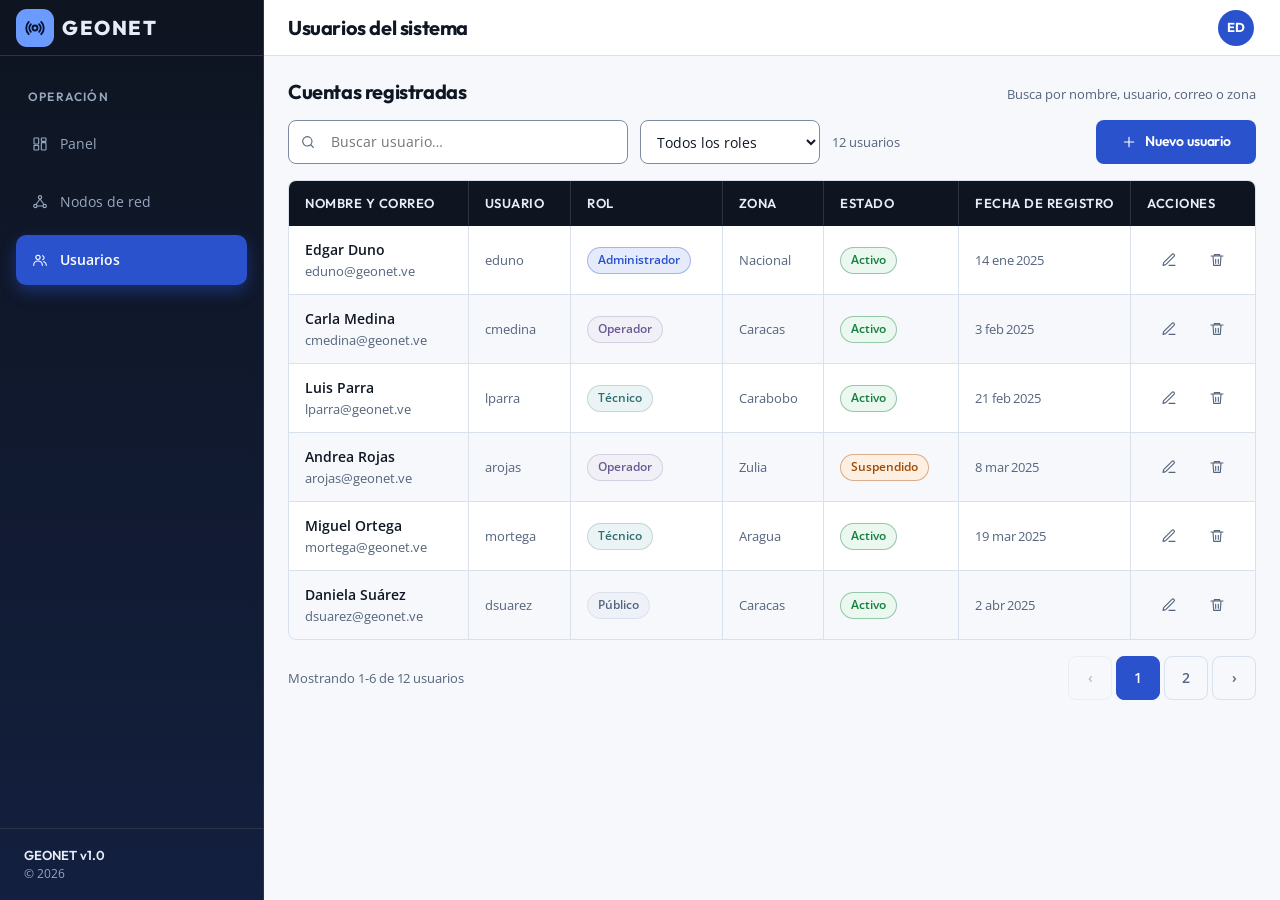
==== commit 9265d41e: "Rediseña la interfaz: navegación, panel en tarjetas con mapa, cards de nodos, modales, toasts y acce" ====
--- a/crud.html
+++ b/crud.html
@@ -56,6 +56,11 @@
 
 
         </nav>
+
+        <footer class="lateral__pie">
+          <p class="lateral__version">GEONET v1.0</p>
+          <p class="lateral__credito">© 2026</p>
+        </footer>
       </aside>
 
       <span class="velo" data-visible="false"></span>
@@ -68,17 +73,36 @@
 
           <h1 class="superior__titulo">Usuarios del sistema</h1>
 
-          <p class="usuario">
+          <button type="button" class="usuario" popovertarget="perfil" aria-label="Ver perfil de Edgar Duno">
             <span class="usuario__avatar">ED</span>
-            <span>
-              <span class="usuario__nombre">Edgar Duno</span>
-              <span class="usuario__rol">Administrador · Nacional</span>
-            </span>
-          </p>
-
-          <a class="btn-icono" href="login.html" aria-label="Cerrar sesión">
-            <svg class="icono icono--sm" aria-hidden="true"><use href="#i-salir" /></svg>
-          </a>
+          </button>
+
+          <section class="perfil" id="perfil" popover aria-label="Perfil de usuario">
+            <header class="perfil__cabecera">
+              <p class="perfil__correo">eduno@geonet.ve</p>
+              <button type="button" class="perfil__cerrar" popovertarget="perfil" popovertargetaction="hide" aria-label="Cerrar perfil">
+                <svg class="icono icono--sm" aria-hidden="true"><use href="#i-cerrar" /></svg>
+              </button>
+            </header>
+            <span class="usuario__avatar perfil__avatar">ED</span>
+            <p class="perfil__saludo">¡Hola, Edgar!</p>
+            <div class="perfil__panel">
+              <dl class="perfil__detalles">
+                <div>
+                  <dt>Rol</dt>
+                  <dd>Administrador</dd>
+                </div>
+                <div>
+                  <dt>Zona</dt>
+                  <dd>Nacional</dd>
+                </div>
+              </dl>
+              <a class="perfil__salir" href="login.html">
+                <svg class="icono icono--sm" aria-hidden="true"><use href="#i-salir" /></svg>
+                Cerrar sesión
+              </a>
+            </div>
+          </section>
         </header>
 
         <main class="contenido" id="contenido">
--- a/styles.css
+++ b/styles.css
@@ -32,6 +32,7 @@
 
   --sombra: 0 4px 16px rgb(15 23 36 / 0.1);
   --sombra-alta: 0 12px 32px rgb(15 23 36 / 0.16);
+  --sombra-flotante: 0 2px 6px rgb(15 23 36 / 0.1), 0 24px 56px rgb(15 23 36 / 0.28);
 
   --malla-linea: #dce3ee;
   --malla-nodo: #2a52cc;
@@ -68,6 +69,7 @@
 
   --sombra: 0 4px 16px rgb(0 0 0 / 0.4);
   --sombra-alta: 0 12px 32px rgb(0 0 0 / 0.55);
+  --sombra-flotante: 0 2px 6px rgb(0 0 0 / 0.4), 0 24px 56px rgb(0 0 0 / 0.6);
 
   --malla-linea: #1e2a3d;
   --malla-nodo: #6c9bff;
@@ -88,6 +90,9 @@
   --peligro-hondo: #7f1616;
   --sobre-estado: #ffffff;
   --aviso-fuerte: #a04a06;
+  --marca-solida: #2a52cc;
+  --noche-solido: #16213d;
+  --sombra-acceso: 0 24px 64px rgb(0 0 0 / 0.5);
   --velo: rgb(4 10 20 / 0.6);
 
   /* Tipografía */
@@ -122,7 +127,7 @@
   --r-lg: 14px;
 
   /* Armazón */
-  --lateral-ancho: 248px;
+  --lateral-ancho: 264px;
   --superior-alto: 56px;
   --toque-min: 44px;
 
@@ -720,10 +725,53 @@
   color: var(--caido);
 }
 
+.campo__error:empty {
+  display: none;
+}
+
 .campo__ayuda {
   font-size: var(--t-sm);
   color: var(--texto-suave);
 }
+
+/* Nota del rol en el registro */
+.nota-rol {
+  font-size: var(--t-sm);
+  line-height: 1.6;
+  color: var(--texto-suave);
+}
+
+.nota-rol .insignia {
+  padding-block: 1px;
+  vertical-align: 1px;
+}
+
+/* Seguridad de la contraseña */
+.fuerza {
+  display: flex;
+  align-items: center;
+  gap: var(--e-2);
+  font-size: var(--t-xs);
+  color: var(--texto-suave);
+}
+
+.fuerza__barra {
+  display: grid;
+  grid-template-columns: repeat(3, 1fr);
+  gap: 3px;
+  width: 72px;
+}
+
+.fuerza__barra span {
+  height: 4px;
+  background-color: var(--borde);
+  border-radius: 2px;
+  transition: background-color var(--trans);
+}
+
+.fuerza[data-nivel='debil'] .fuerza__barra span:nth-child(1) { background-color: var(--caido); }
+.fuerza[data-nivel='media'] .fuerza__barra span:nth-child(-n + 2) { background-color: var(--alerta); }
+.fuerza[data-nivel='segura'] .fuerza__barra span { background-color: var(--ok); }
 
 /* Checkbox y radio */
 .marca {
@@ -778,7 +826,6 @@
   border-radius: 999px;
 }
 
-.insignia--acento,
 .insignia--rol-admin {
   color: var(--acento);
   background-color: var(--acento-tenue);
@@ -821,13 +868,6 @@
   color: var(--rol-tecnico);
   background-color: var(--rol-tecnico-tenue);
   border-color: color-mix(in srgb, var(--rol-tecnico) 22%, transparent);
-}
-
-.punto {
-  width: 7px;
-  height: 7px;
-  border-radius: 50%;
-  background-color: currentColor;
 }
 
 /* 6. PANTALLAS DE ACCESO · login y registro */
@@ -840,80 +880,6 @@
   overflow: hidden;
   position: relative;
   background-color: var(--fondo);
-}
-
-/* Tendido de fibra */
-.tendido {
-  position: absolute;
-  inset: 0;
-  width: 100%;
-  height: 100%;
-  z-index: 0;
-  pointer-events: none;
-}
-
-.tendido__reticula {
-  stroke: var(--malla-linea);
-  stroke-width: 1;
-  opacity: 0.5;
-}
-
-.tendido__ruta {
-  fill: none;
-  stroke: var(--malla-nodo);
-  stroke-width: 1.4;
-  opacity: 0.55;
-}
-
-.tendido__pulso {
-  fill: none;
-  stroke: var(--acento-fuerte);
-  stroke-width: 2.4;
-  stroke-linecap: round;
-  animation: recorrer 5s linear infinite;
-}
-
-.tendido__nodo {
-  fill: var(--malla-nodo);
-}
-
-.tendido__aro {
-  fill: none;
-  stroke: var(--malla-nodo);
-  stroke-width: 1.2;
-  transform-origin: center;
-  animation: latir 4s ease-out infinite;
-}
-
-@keyframes recorrer {
-  from {
-    stroke-dashoffset: var(--largo);
-  }
-  to {
-    stroke-dashoffset: 0;
-  }
-}
-
-@keyframes latir {
-  0% {
-    r: 6;
-    opacity: 0.6;
-  }
-  70%,
-  100% {
-    r: 26;
-    opacity: 0;
-  }
-}
-
-@media (prefers-reduced-motion: reduce) {
-  .tendido__pulso,
-  .tendido__aro {
-    animation: none;
-  }
-  .tendido__pulso {
-    opacity: 0;
-  }
 }
 
 .tarjeta-acceso {
@@ -924,8 +890,8 @@
   padding: var(--e-6);
   background-color: var(--superficie);
   border: 1px solid var(--borde);
-  border-radius: var(--r-lg);
-  box-shadow: var(--sombra-alta);
+  border-radius: 20px;
+  box-shadow: var(--sombra-acceso);
 }
 
 .tarjeta-acceso--ancha {
@@ -963,11 +929,12 @@
 }
 
 .marca-acceso__titulo {
-  font-size: var(--t-xl);
+  margin-top: var(--e-4);
+  font-size: var(--t-2xl);
 }
 
 .marca-acceso__lema {
-  font-size: var(--t-sm);
+  font-size: var(--t-md);
   color: var(--texto-suave);
 }
 
@@ -991,6 +958,31 @@
   min-height: var(--toque-min);
   font-size: var(--t-sm);
   font-weight: var(--p-semi);
+  color: var(--acento);
+  text-decoration: underline;
+  text-underline-offset: 2px;
+}
+
+.girador {
+  width: 16px;
+  height: 16px;
+  margin-right: var(--e-2);
+  border: 2px solid color-mix(in srgb, currentColor 35%, transparent);
+  border-top-color: currentColor;
+  border-radius: 50%;
+  animation: girar 0.7s linear infinite;
+}
+
+@keyframes girar {
+  to {
+    rotate: 1turn;
+  }
+}
+
+@media (prefers-reduced-motion: reduce) {
+  .girador {
+    animation-duration: 2s;
+  }
 }
 
 .pie-acceso {
@@ -1003,13 +995,213 @@
 }
 
 .credenciales {
+  display: flex;
+  align-items: flex-start;
+  gap: var(--e-2);
   margin-top: var(--e-4);
   padding: var(--e-3);
   font-size: var(--t-sm);
-  color: var(--texto-suave);
-  background-color: var(--superficie-alta);
-  border: 1px dashed var(--borde-control);
+  color: var(--texto);
+  background-color: var(--acento-tenue);
+  border: 1px solid color-mix(in srgb, var(--acento) 22%, transparent);
   border-radius: var(--r-md);
+}
+
+.credenciales .icono {
+  flex-shrink: 0;
+  margin-top: 2px;
+  color: var(--acento);
+}
+
+.credenciales code {
+  font-weight: var(--p-fuerte);
+  color: var(--acento);
+  background-color: var(--superficie);
+}
+
+/* Acceso dividido */
+.pantalla-acceso--partida {
+  grid-template-columns: minmax(0, 1.15fr) minmax(460px, 1fr);
+  place-items: stretch;
+  padding: 0;
+}
+
+.acceso-marca {
+  position: relative;
+  display: flex;
+  flex-direction: column;
+  justify-content: space-between;
+  gap: var(--e-6);
+  padding: var(--e-7);
+  overflow: hidden;
+  background:
+    linear-gradient(180deg, color-mix(in srgb, var(--noche-solido) 55%, transparent) 0%, color-mix(in srgb, var(--noche-solido) 30%, transparent) 40%, color-mix(in srgb, var(--noche-solido) 94%, transparent) 100%),
+    url('img/fibra-optica.jpg') center / cover no-repeat,
+    var(--noche-solido);
+}
+
+.acceso-marca__logo {
+  position: relative;
+  z-index: 1;
+  color: var(--sobre-estado);
+}
+
+.acceso-marca__logo .logotipo__marca {
+  color: var(--marca-solida);
+  background-color: var(--sobre-estado);
+}
+
+.acceso-marca__texto {
+  position: relative;
+  z-index: 1;
+}
+
+.acceso-marca__detalle {
+  max-width: 40ch;
+  margin-top: var(--e-4);
+  font-size: var(--t-lg);
+  color: color-mix(in srgb, var(--sobre-estado) 80%, transparent);
+}
+
+.acceso-marca__lema {
+  max-width: 16ch;
+  font-family: var(--f-titulo);
+  font-size: clamp(2rem, 3.6vw, 3.25rem);
+  font-weight: var(--p-extra);
+  line-height: 1.08;
+  letter-spacing: -0.03em;
+  color: var(--sobre-estado);
+}
+
+/* Registro en espejo */
+.pantalla-acceso--espejo {
+  grid-template-columns: minmax(460px, 1fr) minmax(0, 1.15fr);
+}
+
+/* Transición entre login y registro */
+@view-transition {
+  navigation: auto;
+}
+
+.acceso-marca {
+  view-transition-name: marca-acceso;
+}
+
+.acceso-formulario {
+  view-transition-name: formulario-acceso;
+}
+
+::view-transition-group(marca-acceso),
+::view-transition-group(formulario-acceso) {
+  animation-duration: 650ms;
+  animation-timing-function: cubic-bezier(0.65, 0, 0.35, 1);
+}
+
+@media (prefers-reduced-motion: reduce) {
+  ::view-transition-group(*),
+  ::view-transition-old(*),
+  ::view-transition-new(*) {
+    animation: none;
+  }
+}
+
+
+
+.acceso-formulario {
+  display: grid;
+  place-items: center;
+  padding: var(--e-7) var(--e-6);
+  background-color: var(--superficie);
+}
+
+.pantalla-acceso--partida .tarjeta-acceso {
+  max-width: 400px;
+  padding: 0;
+  background: none;
+  border: none;
+  box-shadow: none;
+}
+
+.pantalla-acceso--partida .tarjeta-acceso--ancha {
+  max-width: 520px;
+}
+
+.pantalla-acceso--partida .marca-acceso {
+  align-items: flex-start;
+  margin-bottom: var(--e-6);
+  text-align: left;
+}
+
+.pantalla-acceso--partida .marca-acceso__titulo {
+  margin-top: 0;
+  font-size: var(--t-3xl);
+}
+
+.pantalla-acceso--partida .formulario-acceso {
+  gap: var(--e-5);
+}
+
+.pantalla-acceso--partida .campo__control,
+.pantalla-acceso--partida .btn--bloque {
+  min-height: 48px;
+}
+
+.pantalla-acceso--partida .fila-opciones {
+  flex-wrap: nowrap;
+  margin-top: calc(var(--e-2) * -1);
+}
+
+.pantalla-acceso--partida .pie-acceso {
+  display: grid;
+  gap: var(--e-4);
+  margin-top: var(--e-6);
+  padding-top: 0;
+  border-top: none;
+}
+
+.pie-acceso__separador {
+  display: flex;
+  align-items: center;
+  gap: var(--e-3);
+  font-size: var(--t-sm);
+  color: var(--texto-suave);
+}
+
+.pie-acceso__separador::before,
+.pie-acceso__separador::after {
+  content: '';
+  flex: 1;
+  height: 1px;
+  background-color: var(--borde);
+}
+
+.pantalla-acceso--partida .pie-acceso .btn--secundario {
+  min-height: var(--toque-min);
+  text-decoration: none;
+  background-color: var(--superficie);
+}
+
+@media (max-width: 900px) {
+  .pantalla-acceso--partida {
+    grid-template-columns: minmax(0, 1fr);
+  }
+
+  .acceso-formulario {
+    padding: var(--e-6) var(--e-5);
+  }
+
+  .acceso-marca {
+    min-height: 200px;
+    padding: var(--e-6) var(--e-5);
+  }
+
+  .acceso-marca__lema {
+    font-size: var(--t-2xl);
+  }
+
+  .pantalla-acceso--espejo .acceso-marca {
+    order: -1;
+  }
 }
 
 /* 7. ARMAZÓN DE LA APLICACIÓN */
@@ -1023,10 +1215,13 @@
 /* --- Barra lateral --- */
 
 .lateral {
+  position: sticky;
+  top: 0;
   display: flex;
   flex-direction: column;
   grid-row: 1;
-  background-color: var(--fondo);
+  height: 100dvh;
+  background: linear-gradient(180deg, var(--fondo) 0%, color-mix(in srgb, var(--marca-solida) 18%, var(--fondo)) 100%);
   border-right: 1px solid var(--borde);
 }
 
@@ -1040,7 +1235,7 @@
 
 .lateral__nav {
   flex: 1;
-  padding: var(--e-4) var(--e-3);
+  padding: var(--e-6) var(--e-4);
   overflow-y: auto;
 }
 
@@ -1049,7 +1244,7 @@
 }
 
 .lateral__rotulo {
-  padding: 0 var(--e-3) var(--e-2);
+  padding: 0 var(--e-3) var(--e-3);
   font-family: var(--f-titulo);
   font-size: var(--t-xs);
   font-weight: var(--p-semi);
@@ -1058,37 +1253,207 @@
   color: var(--texto-suave);
 }
 
+.lateral__grupo ul {
+  display: grid;
+  gap: var(--e-2);
+}
+
 .lateral__enlace {
   display: flex;
   align-items: center;
   gap: var(--e-3);
+  min-height: 50px;
+  padding: 0 var(--e-4);
+  font-size: var(--t-md);
+  color: var(--texto-suave);
+  text-decoration: none;
+  border-radius: 10px;
+  transition:
+    color var(--trans),
+    background-color var(--trans),
+    box-shadow var(--trans);
+}
+
+.lateral__enlace .icono {
+  transition: color var(--trans);
+}
+
+.lateral__enlace:hover {
+  color: var(--texto);
+  background-color: color-mix(in srgb, var(--acento) 16%, transparent);
+}
+
+.lateral__enlace:hover .icono {
+  color: var(--acento);
+}
+
+.lateral__enlace[aria-current='page'] {
+  color: var(--sobre-estado);
+  font-weight: var(--p-semi);
+  background-color: var(--marca-solida);
+  box-shadow: 0 6px 16px color-mix(in srgb, var(--marca-solida) 45%, transparent);
+}
+
+.lateral__enlace[aria-current='page'] .icono {
+  color: var(--sobre-estado);
+}
+
+.usuario {
+  display: grid;
+  place-items: center;
+  width: var(--toque-min);
+  height: var(--toque-min);
+  border-radius: 50%;
+  anchor-name: --perfil;
+  transition: box-shadow var(--trans);
+}
+
+.usuario:hover,
+.usuario:has(+ .perfil:popover-open) {
+  box-shadow: 0 0 0 3px color-mix(in srgb, var(--acento) 30%, transparent);
+}
+
+/* Tarjeta de perfil */
+.perfil {
+  position-anchor: --perfil;
+  inset: auto;
+  top: calc(anchor(bottom) + var(--e-2));
+  right: anchor(right);
+  display: none;
+  width: min(360px, calc(100vw - var(--e-6)));
+  margin: 0;
+  padding: var(--e-3) var(--e-4) var(--e-4);
+  color: var(--texto);
+  text-align: center;
+  background-color: var(--superficie-alta);
+  border: 1px solid var(--borde);
+  border-radius: 28px;
+  box-shadow: var(--sombra-flotante);
+}
+
+.perfil:popover-open {
+  display: grid;
+  justify-items: center;
+  animation: entrar-modal var(--trans-lenta) ease-out;
+}
+
+.perfil__cabecera {
+  position: relative;
+  display: flex;
+  align-items: center;
+  justify-content: center;
+  width: 100%;
   min-height: var(--toque-min);
-  padding: 0 var(--e-3);
-  font-size: var(--t-md);
-  color: var(--texto-suave);
-  text-decoration: none;
-  border-radius: var(--r-md);
+}
+
+.perfil__correo {
+  font-size: var(--t-sm);
+  font-weight: var(--p-semi);
+  color: var(--texto-suave);
+}
+
+.perfil__cerrar {
+  position: absolute;
+  right: calc(var(--e-2) * -1);
+  display: grid;
+  place-items: center;
+  width: var(--toque-min);
+  height: var(--toque-min);
+  color: var(--texto-suave);
+  border-radius: 50%;
   transition:
     color var(--trans),
     background-color var(--trans);
 }
 
-.lateral__enlace:hover {
+.perfil__cerrar:hover {
   color: var(--texto);
-  background-color: var(--superficie-alta);
-}
-
-.lateral__enlace[aria-current='page'] {
-  color: var(--acento);
+  background-color: color-mix(in srgb, var(--texto) 8%, transparent);
+}
+
+.perfil .perfil__avatar {
+  width: 80px;
+  height: 80px;
+  margin-top: var(--e-3);
+  font-size: var(--t-2xl);
+  box-shadow: 0 0 0 4px var(--superficie), 0 0 0 6px var(--acento-tenue);
+}
+
+.perfil__saludo {
+  margin-top: var(--e-4);
+  font-family: var(--f-titulo);
+  font-size: var(--t-2xl);
   font-weight: var(--p-semi);
-  background-color: var(--acento-tenue);
-}
-
-.usuario {
-  display: flex;
-  align-items: center;
+}
+
+.perfil__panel {
+  width: 100%;
+  margin-top: var(--e-5);
+  overflow: hidden;
+  text-align: left;
+  background-color: var(--superficie);
+  border-radius: 20px;
+}
+
+.perfil__detalles {
+  display: grid;
   gap: var(--e-3);
-  padding: var(--e-2);
+  padding: var(--e-4) var(--e-5);
+  font-size: var(--t-md);
+}
+
+.perfil__detalles > div {
+  display: flex;
+  align-items: center;
+  justify-content: space-between;
+  gap: var(--e-3);
+}
+
+.perfil__detalles dt {
+  color: var(--texto-suave);
+}
+
+.perfil__detalles dd {
+  margin: 0;
+  font-weight: var(--p-semi);
+}
+
+.perfil__salir {
+  display: flex;
+  align-items: center;
+  justify-content: center;
+  gap: var(--e-2);
+  min-height: 52px;
+  font-weight: var(--p-semi);
+  color: var(--caido);
+  text-decoration: none;
+  background-color: var(--superficie);
+  border-top: 1px solid var(--borde);
+  transition:
+    color var(--trans),
+    background-color var(--trans);
+}
+
+.perfil__salir:hover {
+  color: var(--sobre-estado);
+  background-color: var(--peligro);
+}
+
+.lateral__pie {
+  padding: var(--e-4) var(--e-5);
+  border-top: 1px solid var(--borde);
+}
+
+.lateral__version {
+  font-family: var(--f-titulo);
+  font-size: var(--t-sm);
+  font-weight: var(--p-semi);
+  color: var(--texto);
+}
+
+.lateral__credito {
+  font-size: var(--t-xs);
+  color: var(--texto-suave);
 }
 
 .usuario__avatar {
@@ -1105,18 +1470,6 @@
   border-radius: 50%;
 }
 
-.usuario__nombre {
-  display: block;
-  font-weight: var(--p-semi);
-  line-height: 1.3;
-}
-
-.usuario__rol {
-  display: block;
-  font-size: var(--t-xs);
-  color: var(--texto-suave);
-}
-
 /* --- Área de trabajo --- */
 
 .area {
@@ -1161,18 +1514,6 @@
   padding: var(--e-5);
 }
 
-[data-vista='panel'] .contenido,
-[data-vista='usuarios'] .contenido,
-[data-vista='nodos'] .contenido {
-  width: 100%;
-  max-width: 1200px;
-  margin-inline: auto;
-}
-
-[data-vista='usuarios'] .contenido {
-  max-width: 1400px;
-}
-
 .seccion + .seccion {
   margin-top: var(--e-6);
 }
@@ -1206,47 +1547,120 @@
 
 /* 8. TARJETAS KPI Y ACCESOS DIRECTOS */
 
+/* Panel */
+[data-vista='panel'] .contenido {
+  display: flex;
+  flex-direction: column;
+  gap: var(--e-6);
+}
+
+[data-vista='panel'] .seccion + .seccion {
+  margin-top: 0;
+}
+
+.resumen {
+  display: flex;
+  flex-wrap: wrap;
+  align-items: center;
+  justify-content: space-between;
+  gap: var(--e-4);
+}
+
+.resumen__fecha {
+  font-family: var(--f-titulo);
+  font-size: var(--t-lg);
+  font-weight: var(--p-semi);
+  color: var(--texto-suave);
+}
+
+
+
 .kpis {
   display: grid;
   grid-template-columns: repeat(4, minmax(0, 1fr));
-  gap: var(--e-4);
-}
-
+  gap: var(--e-5);
+}
+
+/* Tarjeta KPI */
 .kpi {
-  display: flex;
-  flex-direction: column;
+  --hueco: 30px;
+  --fondo-kpi: var(--superficie);
+  position: relative;
+  isolation: isolate;
+  display: grid;
+  align-content: start;
   gap: var(--e-2);
-  padding: var(--e-4);
+  min-height: 150px;
+  padding: var(--e-5);
+}
+
+.kpi::before {
+  content: '';
+  position: absolute;
+  inset: 0;
+  z-index: -1;
+  background: var(--fondo-kpi);
+  border-radius: 20px;
+  mask: radial-gradient(circle var(--hueco) at calc(100% - 22px) 22px, transparent calc(var(--hueco) - 0.5px), #000 var(--hueco));
+}
+
+.kpi--azul { --tono-kpi: var(--marca-solida); }
+.kpi--noche { --tono-kpi: var(--noche-solido); }
+.kpi--rojo { --tono-kpi: color-mix(in srgb, var(--peligro) 88%, var(--noche-solido)); }
+
+.kpi[class*='kpi--'] {
+  --fondo-kpi:
+    radial-gradient(circle at 85% 130%, color-mix(in srgb, var(--sobre-estado) 14%, transparent) 0 45%, transparent 46%),
+    var(--tono-kpi);
+  color: var(--sobre-estado);
+}
+
+.kpi__ir {
+  position: absolute;
+  top: 0;
+  right: 0;
+  display: grid;
+  place-items: center;
+  width: 44px;
+  height: 44px;
+  color: var(--texto);
   background-color: var(--superficie);
-  border: 1px solid var(--borde);
-  border-radius: var(--r-md);
-}
-
-.kpi--alerta {
-  background-color: var(--caido-tenue);
-  border-color: color-mix(in srgb, var(--caido) 35%, transparent);
-}
-
-.kpi--alerta .kpi__icono,
-.kpi--alerta .kpi__valor {
-  color: var(--caido);
-}
-
-.kpi__fila {
-  display: flex;
-  align-items: center;
-  justify-content: space-between;
-  gap: var(--e-2);
+  border-radius: 50%;
+  transition:
+    color var(--trans),
+    background-color var(--trans),
+    transform var(--trans);
+}
+
+.kpi[class*='kpi--'] .kpi__ir {
+  color: var(--sobre-estado);
+  background-color: var(--tono-kpi);
+}
+
+.kpi[class*='kpi--'] .kpi__ir:hover {
+  color: var(--tono-kpi);
+  background-color: var(--sobre-estado);
+}
+
+.kpi__ir:hover {
+  color: var(--sobre-estado);
+  background-color: var(--marca-solida);
+  transform: rotate(45deg);
 }
 
 .kpi__rotulo {
-  font-size: var(--t-sm);
+  padding-right: var(--e-6);
+  font-family: var(--f-titulo);
+  font-size: var(--t-lg);
   font-weight: var(--p-semi);
-  color: var(--texto-suave);
-}
-
-.kpi__icono {
-  color: var(--acento);
+}
+
+.kpi__cifra {
+  display: flex;
+  flex-wrap: wrap;
+  align-items: center;
+  gap: var(--e-2) var(--e-3);
+  margin-top: auto;
 }
 
 .kpi__valor {
@@ -1254,7 +1668,15 @@
   font-size: var(--t-2xl);
   font-weight: var(--p-extra);
   letter-spacing: -0.03em;
-  font-variant-numeric: tabular-nums;
+}
+
+.kpi__chapa {
+  padding: 2px var(--e-2);
+  font-size: var(--t-xs);
+  font-weight: var(--p-semi);
+  color: var(--ok);
+  background-color: var(--ok-tenue);
+  border-radius: 999px;
 }
 
 .kpi__detalle {
@@ -1262,73 +1684,268 @@
   color: var(--texto-suave);
 }
 
+.kpi[class*='kpi--'] .kpi__chapa {
+  color: var(--sobre-estado);
+  background-color: color-mix(in srgb, var(--sobre-estado) 20%, transparent);
+}
+
+.kpi[class*='kpi--'] .kpi__detalle {
+  color: color-mix(in srgb, var(--sobre-estado) 82%, transparent);
+}
+
+/* Rejilla de tarjetas del panel */
+.tablero {
+  display: grid;
+  grid-template-columns: minmax(0, 2fr) minmax(0, 1fr);
+  gap: var(--e-5);
+}
+
+.caja {
+  display: flex;
+  flex-direction: column;
+  gap: var(--e-4);
+  min-width: 0;
+  padding: var(--e-5);
+  background-color: var(--superficie);
+  border-radius: 20px;
+}
+
+.caja__cabecera {
+  display: flex;
+  flex-wrap: wrap;
+  align-items: baseline;
+  justify-content: space-between;
+  gap: var(--e-2);
+}
+
+.caja__titulo {
+  font-size: var(--t-lg);
+}
+
+.caja__nota {
+  font-size: var(--t-sm);
+  color: var(--texto-suave);
+}
+
+.caja__enlace {
+  font-size: var(--t-sm);
+  font-weight: var(--p-semi);
+}
+
+.caja--mapa .red__mapa {
+  height: 420px;
+}
+
+/* Gráfico de dona */
+.dona {
+  display: grid;
+  justify-items: center;
+  gap: var(--e-5);
+  margin-block: auto;
+}
+
+.dona__grafico {
+  display: grid;
+  place-items: center;
+  width: 200px;
+  aspect-ratio: 1;
+  background: conic-gradient(
+    var(--acento) 0 var(--activo),
+    var(--alerta) 0 var(--degradado),
+    var(--caido) 0 100%
+  );
+  border-radius: 50%;
+}
+
+.dona__grafico::before {
+  content: '';
+  grid-area: 1 / 1;
+  width: 62%;
+  aspect-ratio: 1;
+  background-color: var(--superficie);
+  border-radius: 50%;
+}
+
+.dona__centro {
+  grid-area: 1 / 1;
+  display: grid;
+  justify-items: center;
+  font-size: var(--t-sm);
+  color: var(--texto-suave);
+}
+
+.dona__total {
+  font-family: var(--f-titulo);
+  font-size: var(--t-3xl);
+  font-weight: var(--p-extra);
+  line-height: 1;
+  color: var(--texto);
+}
+
+.dona__leyenda {
+  display: grid;
+  gap: var(--e-2);
+  width: 100%;
+  max-width: 240px;
+}
+
+.dona__dato {
+  display: flex;
+  align-items: center;
+  justify-content: space-between;
+}
+
+.dona__dato dt {
+  display: flex;
+  align-items: center;
+  gap: var(--e-2);
+  color: var(--texto-suave);
+}
+
+.dona__dato dd {
+  margin: 0;
+  font-family: var(--f-titulo);
+  font-size: var(--t-xl);
+  font-weight: var(--p-fuerte);
+}
+
+/* Tabla compacta */
+.tabla-envoltorio.tabla-envoltorio--plana {
+  border: none;
+}
+
+.tabla.tabla--compacta {
+  min-width: 520px;
+}
+
+.tabla.tabla--compacta :is(th, td) {
+  padding: var(--e-3);
+  border-left: none;
+}
+
+.tabla.tabla--compacta thead th {
+  background-color: transparent;
+  border-bottom: 1px solid var(--borde);
+}
+
+.tabla.tabla--compacta tbody tr:nth-child(even) {
+  background-color: transparent;
+}
+
+.enlace-mapa {
+  min-height: var(--toque-min);
+  padding: 0 var(--e-2);
+  font-size: var(--t-sm);
+  font-weight: var(--p-semi);
+  color: var(--acento);
+  white-space: nowrap;
+  border-radius: var(--r-sm);
+}
+
+.enlace-mapa:hover {
+  background-color: var(--acento-tenue);
+}
+
+.caja .zonas {
+  padding: 0;
+  border: none;
+}
+
 /* Accesos directos */
 .atajos {
   display: flex;
-  flex-wrap: wrap;
   gap: var(--e-3);
 }
 
 .atajo {
-  display: inline-flex;
-  align-items: center;
-  gap: var(--e-2);
-  min-height: var(--toque-min);
-  padding: 0 var(--e-4);
-  font-weight: var(--p-semi);
-  color: var(--texto);
-  text-decoration: none;
+  position: relative;
+  display: grid;
+  place-items: center;
+  width: 48px;
+  height: 48px;
+  color: var(--acento);
   background-color: var(--superficie);
   border: 1px solid var(--borde);
-  border-radius: var(--r-md);
+  border-radius: 50%;
   transition:
     color var(--trans),
+    background-color var(--trans),
     border-color var(--trans),
-    background-color var(--trans),
     transform var(--trans);
 }
 
+.atajo:hover,
+.atajo:focus-visible {
+  color: var(--sobre-estado);
+  background-color: var(--marca-solida);
+  border-color: var(--marca-solida);
+  transform: translateY(-2px);
+}
+
+.atajo::after {
+  content: attr(data-etiqueta);
+  position: absolute;
+  top: calc(100% + var(--e-2));
+  left: 50%;
+  z-index: 5;
+  padding: var(--e-1) var(--e-3);
+  font-size: var(--t-xs);
+  font-weight: var(--p-semi);
+  white-space: nowrap;
+  color: var(--sobre-estado);
+  background-color: var(--texto);
+  border-radius: var(--r-sm);
+  opacity: 0;
+  pointer-events: none;
+  translate: -50% -4px;
+  transition:
+    opacity var(--trans),
+    translate var(--trans);
+}
+
+.atajo:hover::after,
+.atajo:focus-visible::after {
+  opacity: 1;
+  translate: -50% 0;
+}
+
+.atajo:last-child::after {
+  left: auto;
+  right: 0;
+  translate: 0 -4px;
+}
+
+.atajo:last-child:is(:hover, :focus-visible)::after {
+  translate: 0 0;
+}
+
 .atajo .icono {
-  color: var(--acento);
-}
-
-.atajo:hover {
-  color: var(--acento);
-  background-color: var(--acento-tenue);
-  border-color: var(--acento);
-  transform: translateY(-1px);
-}
-
-.atajo--alerta .icono {
-  color: var(--caido);
-}
-
-.atajo--alerta:hover {
-  color: var(--caido);
-  background-color: var(--caido-tenue);
-  border-color: var(--caido);
-}
-
-.atajo__cifra {
+  width: 22px;
+  height: 22px;
+}
+
+.atajo__mas {
+  position: absolute;
+  right: -3px;
+  bottom: -3px;
   display: grid;
   place-items: center;
-  min-width: 22px;
-  height: 22px;
-  padding: 0 var(--e-1);
-  font-size: var(--t-xs);
+  width: 20px;
+  height: 20px;
   color: var(--sobre-estado);
-  background-color: var(--caido);
-  border-radius: 999px;
-}
+  background-color: var(--exito-fuerte);
+  border: 2px solid var(--fondo);
+  border-radius: 50%;
+}
+
+.atajo .atajo__mas .icono {
+  width: 12px;
+  height: 12px;
+  stroke-width: 3;
+}
+
 
 /* Mapa de la red */
-.red {
-  display: grid;
-  grid-template-columns: minmax(0, 1fr) 300px;
-  gap: var(--e-4);
-  height: 480px;
-}
-
 .red__mapa {
   position: relative;
   isolation: isolate;
@@ -1385,57 +2002,6 @@
 .red__muestra--activo { background-color: var(--acento); }
 .red__muestra--degradado { background-color: var(--alerta); }
 .red__muestra--caido { background-color: var(--caido); }
-
-.red__riel {
-  display: flex;
-  flex-direction: column;
-  min-height: 0;
-  padding: var(--e-3);
-  background-color: var(--superficie);
-  border: 1px solid var(--borde);
-  border-radius: var(--r-lg);
-}
-
-.red__subtitulo {
-  margin: var(--e-1) var(--e-2) var(--e-3);
-  font-size: var(--t-lg);
-}
-
-.riel {
-  overflow-y: auto;
-}
-
-.riel__nodo {
-  display: flex;
-  align-items: center;
-  gap: var(--e-3);
-  width: 100%;
-  min-height: var(--toque-min);
-  padding: var(--e-2) var(--e-3);
-  text-align: left;
-  border-radius: var(--r-md);
-  transition: background-color var(--trans);
-}
-
-.riel__nodo:hover {
-  background-color: var(--superficie-alta);
-}
-
-.riel__nodo[aria-current='true'] {
-  background-color: var(--acento-tenue);
-}
-
-.riel__nombre {
-  display: block;
-  font-size: var(--t-sm);
-  font-weight: var(--p-semi);
-}
-
-.riel__detalle {
-  display: block;
-  font-size: var(--t-xs);
-  color: var(--texto-suave);
-}
 
 /* Marcadores y controles de Leaflet */
 .marcador {
@@ -1766,25 +2332,34 @@
 .tarjeta {
   display: flex;
   flex-direction: column;
+  padding: var(--e-3);
   background-color: var(--superficie);
-  border: 1px solid var(--borde);
-  border-radius: var(--r-md);
-  overflow: hidden;
+  border-radius: 20px;
   transition:
-    border-color var(--trans),
+    transform var(--trans),
     box-shadow var(--trans);
 }
 
 .tarjeta:hover {
-  border-color: var(--acento);
+  transform: translateY(-2px);
   box-shadow: var(--sombra);
 }
 
 .tarjeta__lamina {
+  --tinte: var(--acento-tenue);
   position: relative;
   aspect-ratio: 16 / 9;
-  background-color: var(--superficie-alta);
-  border-bottom: 1px solid var(--borde);
+  overflow: hidden;
+  background-color: var(--tinte);
+  border-radius: 14px;
+}
+
+.tarjeta--degradado .tarjeta__lamina {
+  --tinte: var(--alerta-tenue);
+}
+
+.tarjeta--caido .tarjeta__lamina {
+  --tinte: var(--caido-tenue);
 }
 
 .tarjeta__lamina svg {
@@ -1792,54 +2367,77 @@
   height: 100%;
 }
 
+.tarjeta__codigo {
+  position: absolute;
+  top: var(--e-3);
+  left: var(--e-3);
+  padding: 3px var(--e-2);
+  font-size: var(--t-xs);
+  font-weight: var(--p-fuerte);
+  letter-spacing: 0.06em;
+  color: var(--texto);
+  background-color: color-mix(in srgb, var(--superficie) 85%, transparent);
+  border-radius: 999px;
+}
+
 .tarjeta__insignia {
   position: absolute;
-  top: var(--e-2);
-  right: var(--e-2);
+  top: var(--e-3);
+  right: var(--e-3);
 }
 
 .tarjeta__cuerpo {
   display: flex;
   flex-direction: column;
-  gap: var(--e-2);
   flex: 1;
-  padding: var(--e-4);
-}
-
-.tarjeta__codigo {
-  display: block;
+  padding: var(--e-4) var(--e-2) var(--e-1);
+}
+
+.tarjeta__titulo {
+  font-size: var(--t-xl);
+}
+
+.tarjeta__secundario {
+  margin-top: var(--e-1);
+  font-size: var(--t-sm);
+  color: var(--texto-suave);
+}
+
+.tarjeta__pie {
+  display: flex;
+  align-items: flex-end;
+  justify-content: space-between;
+  gap: var(--e-3);
+  margin-top: auto;
+  padding-top: var(--e-5);
+}
+
+.tarjeta__metricas {
+  display: flex;
+}
+
+.tarjeta__metricas > div {
+  display: flex;
+  flex-direction: column-reverse;
+  padding-right: var(--e-5);
+}
+
+.tarjeta__metricas > div + div {
+  padding-left: var(--e-5);
+  border-left: 1px solid var(--borde);
+}
+
+.tarjeta__metricas dt {
   font-size: var(--t-xs);
-  font-weight: var(--p-semi);
-  letter-spacing: 0.08em;
-  color: var(--acento);
-}
-
-.tarjeta__titulo {
-  font-size: var(--t-lg);
-}
-
-.tarjeta__datos {
-  display: flex;
-  flex-wrap: wrap;
-  gap: var(--e-1) var(--e-4);
-  margin-top: auto;
-  font-size: var(--t-sm);
-  color: var(--texto-suave);
-}
-
-.tarjeta__dato {
-  display: flex;
-  align-items: center;
-  gap: var(--e-1);
-}
-
-.tarjeta__datos {
-  align-items: center;
-}
-
-.tarjeta__acciones {
-  margin-left: auto;
-  margin-right: calc(var(--e-2) * -1);
+  color: var(--texto-suave);
+}
+
+.tarjeta__metricas dd {
+  margin: 0;
+  font-family: var(--f-titulo);
+  font-size: var(--t-xl);
+  font-weight: var(--p-fuerte);
+  line-height: 1.2;
 }
 
 /* 12. PAGINADOR Y VACÍO */
@@ -2479,6 +3077,8 @@
 .m-peligro { background-color: var(--peligro); }
 .m-exito { background-color: var(--exito); }
 .m-exito-fuerte { background-color: var(--exito-fuerte); }
+.m-noche-solido { background-color: var(--noche-solido); }
+.m-aviso-fuerte { background-color: var(--aviso-fuerte); }
 
 .muestra__nombre {
   display: block;
@@ -2601,18 +3201,27 @@
   }
 }
 
+@media (max-width: 520px) {
+  .perfil {
+    right: var(--e-3);
+    left: var(--e-3);
+    width: auto;
+  }
+}
+
+@media (max-width: 1200px) {
+  .tablero {
+    grid-template-columns: minmax(0, 1fr);
+  }
+}
+
 @media (max-width: 768px) {
-  .red {
+  .tablero {
     grid-template-columns: minmax(0, 1fr);
-    height: auto;
-  }
-
-  .red__mapa {
-    height: 340px;
-  }
-
-  .red__riel {
-    max-height: 360px;
+  }
+
+  .caja--mapa .red__mapa {
+    height: 320px;
   }
 
   /* Menú hamburguesa */
@@ -2729,3 +3338,183 @@
     font-size: var(--t-2xl);
   }
 }
+
+/* Pie del acceso */
+.pie-acceso .btn--secundario {
+  gap: var(--e-2);
+  font-weight: var(--p-semi);
+  border-color: var(--borde-control);
+  transition:
+    color var(--trans),
+    background-color var(--trans),
+    border-color var(--trans),
+    transform var(--trans),
+    box-shadow var(--trans);
+}
+
+.pie-acceso .btn--secundario .icono {
+  transition: transform var(--trans);
+}
+
+.pie-acceso .btn--secundario:hover {
+  color: var(--sobre-estado);
+  background-color: var(--marca-solida);
+  border-color: var(--marca-solida);
+  transform: translateY(-2px);
+  box-shadow: 0 10px 24px color-mix(in srgb, var(--marca-solida) 40%, transparent);
+}
+
+.pie-acceso .btn--secundario:hover .icono {
+  transform: translateX(4px);
+}
+
+/* Acceso: altura de la ventana */
+@media (min-width: 901px) {
+  .pantalla-acceso--partida {
+    height: 100dvh;
+  }
+
+  .acceso-formulario {
+    place-items: safe center;
+    overflow-y: auto;
+  }
+}
+
+@media (min-width: 901px) and (max-height: 860px) {
+  .acceso-formulario {
+    padding: var(--e-5) var(--e-6);
+  }
+
+  .pantalla-acceso--partida .marca-acceso {
+    gap: var(--e-1);
+    margin-bottom: var(--e-4);
+  }
+
+  .pantalla-acceso--partida .marca-acceso__titulo {
+    font-size: var(--t-2xl);
+  }
+
+  .pantalla-acceso--partida .formulario-acceso,
+  .pantalla-acceso--partida .rejilla-campos {
+    gap: var(--e-3);
+  }
+
+  .pantalla-acceso--partida .campo {
+    gap: 6px;
+  }
+
+  .pantalla-acceso--partida .campo__control,
+  .pantalla-acceso--partida .btn--bloque {
+    min-height: var(--toque-min);
+  }
+
+  .pantalla-acceso--partida .pie-acceso {
+    gap: var(--e-3);
+    margin-top: var(--e-4);
+  }
+
+  .pantalla-acceso--partida .credenciales {
+    margin-top: var(--e-3);
+    padding: var(--e-2) var(--e-3);
+  }
+}
+
+@media (min-width: 901px) and (max-height: 700px) {
+  .acceso-formulario {
+    padding-block: var(--e-3);
+  }
+
+  .pantalla-acceso--partida .marca-acceso {
+    margin-bottom: var(--e-3);
+  }
+
+  .pantalla-acceso--partida .marca-acceso__titulo {
+    font-size: var(--t-xl);
+  }
+
+  .pantalla-acceso--partida .formulario-acceso,
+  .pantalla-acceso--partida .rejilla-campos {
+    gap: var(--e-3);
+  }
+
+  .pantalla-acceso--partida .pie-acceso {
+    display: flex;
+    align-items: center;
+    justify-content: space-between;
+    gap: var(--e-3);
+    margin-top: var(--e-3);
+  }
+
+  .pie-acceso__separador::before,
+  .pie-acceso__separador::after {
+    display: none;
+  }
+
+  .pantalla-acceso--partida .pie-acceso .btn--secundario {
+    width: auto;
+    padding-inline: var(--e-5);
+  }
+
+  .acceso-formulario {
+    padding-block: var(--e-2);
+  }
+
+  .nota-rol {
+    font-size: var(--t-xs);
+    line-height: 1.5;
+  }
+}
+
+/* Acceso: colores */
+.pantalla-acceso--partida .btn--primario {
+  color: var(--sobre-estado);
+  background-color: var(--noche-solido);
+}
+
+.pantalla-acceso--partida .btn--primario {
+  transition:
+    background-color var(--trans),
+    transform var(--trans),
+    box-shadow var(--trans);
+}
+
+.pantalla-acceso--partida .btn--primario:hover:not(:disabled) {
+  background-color: var(--marca-solida);
+  transform: translateY(-2px);
+  box-shadow: 0 10px 24px color-mix(in srgb, var(--marca-solida) 40%, transparent);
+}
+
+.pantalla-acceso--partida .btn--primario:active:not(:disabled) {
+  transform: translateY(0);
+  box-shadow: none;
+}
+
+.pantalla-acceso--partida :is(.enlace-apoyo, .pie-acceso a:not(.btn)) {
+  color: var(--noche-solido);
+}
+
+.pantalla-acceso--partida .marca input {
+  accent-color: var(--noche-solido);
+}
+
+.pantalla-acceso--partida .campo__control:focus {
+  border-color: var(--noche-solido);
+  box-shadow: 0 0 0 3px color-mix(in srgb, var(--noche-solido) 16%, transparent);
+}
+
+.pantalla-acceso--partida .pie-acceso .btn--secundario {
+  color: var(--noche-solido);
+}
+
+.pantalla-acceso--partida .pie-acceso .btn--secundario:hover {
+  color: var(--sobre-estado);
+}
+
+.pantalla-acceso--partida .credenciales {
+  background-color: var(--superficie-alta);
+  border-color: var(--borde);
+}
+
+.pantalla-acceso--partida .credenciales :is(.icono, code) {
+  color: var(--noche-solido);
+}
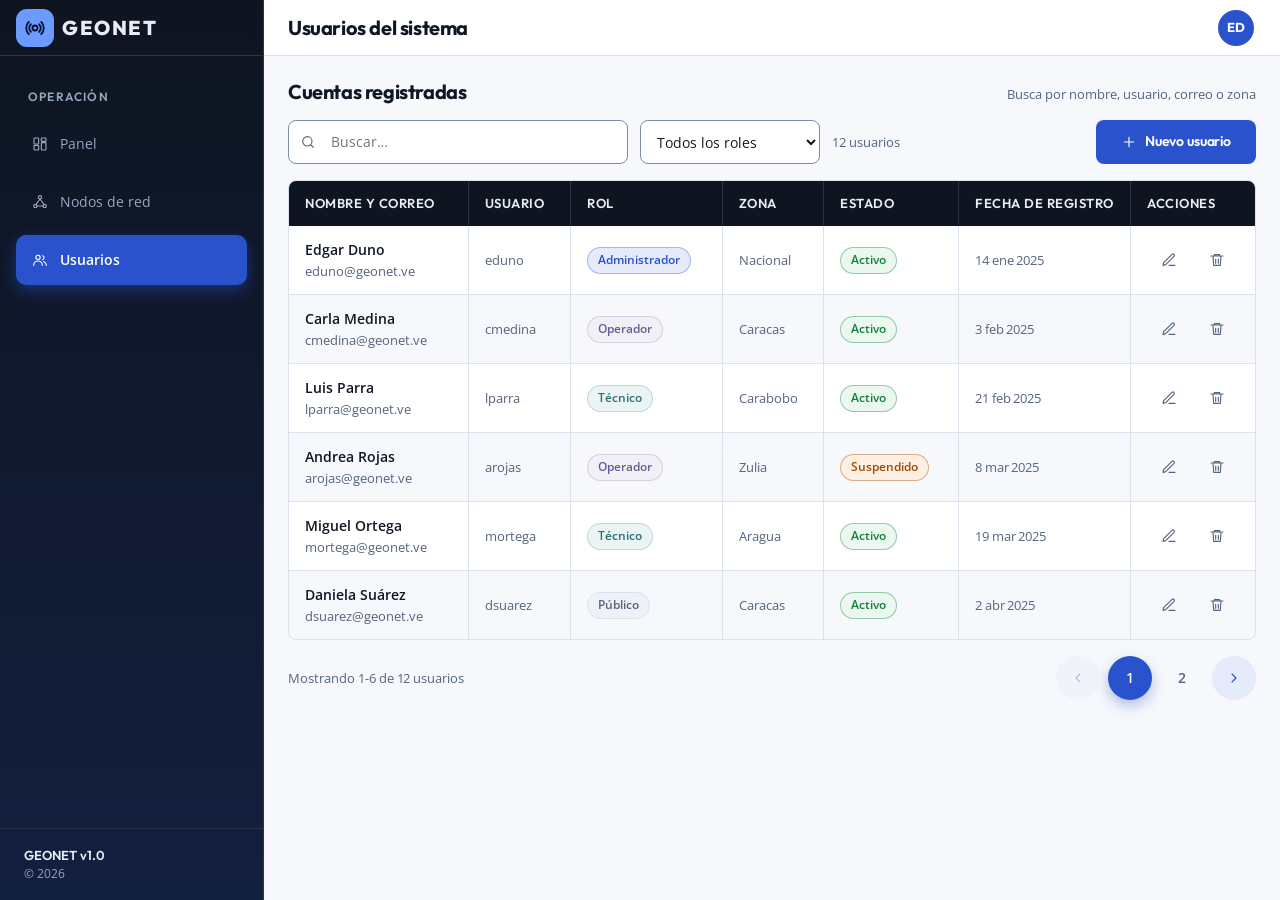
==== commit 07e3baef: "Diseño móvil tipo app del panel y mejoras de móvil en todas las vistas - Panel: cabecera con el azul" ====
--- a/crud.html
+++ b/crud.html
@@ -116,7 +116,7 @@
               <label class="solo-lectores" for="buscar">Buscar usuario</label>
               <span class="buscador">
                 <svg class="icono icono--sm buscador__icono" aria-hidden="true"><use href="#i-buscar" /></svg>
-                <input class="buscador__control" id="buscar" type="search" placeholder="Buscar usuario…" data-buscador />
+                <input class="buscador__control" id="buscar" type="search" placeholder="Buscar…" data-buscador />
                 <button type="button" class="buscador__limpiar" aria-label="Borrar búsqueda" title="Borrar búsqueda" data-limpiar hidden>
                   <svg class="icono icono--sm" aria-hidden="true"><use href="#i-cerrar" /></svg>
                 </button>
--- a/styles.css
+++ b/styles.css
@@ -92,6 +92,10 @@
   --aviso-fuerte: #a04a06;
   --marca-solida: #2a52cc;
   --noche-solido: #16213d;
+  --noche-lateral: #0e1420;
+  --estado-activo: #2a52cc;
+  --estado-degradado: #e08a00;
+  --estado-caido: #d42a2a;
   --sombra-acceso: 0 24px 64px rgb(0 0 0 / 0.5);
   --velo: rgb(4 10 20 / 0.6);
 
@@ -136,6 +140,7 @@
 
   --capa-lateral: 100;
   --capa-velo: 90;
+  --capa-superior: 50;
   --capa-modal: 200;
   --capa-toast: 300;
 }
@@ -877,7 +882,7 @@
   place-items: center;
   min-height: 100dvh;
   padding: var(--e-5) var(--e-4);
-  overflow: hidden;
+  overflow-x: clip;
   position: relative;
   background-color: var(--fondo);
 }
@@ -1201,6 +1206,67 @@
 
   .pantalla-acceso--espejo .acceso-marca {
     order: -1;
+  }
+}
+
+/* Acceso en móvil */
+@media (max-width: 768px) {
+  .pantalla-acceso.pantalla-acceso--partida {
+    grid-template-rows: auto 1fr;
+    padding: 0;
+    background-color: var(--superficie);
+  }
+
+  .acceso-marca {
+    min-height: 260px;
+    gap: var(--e-5);
+    padding: var(--e-5) var(--e-5) calc(var(--e-5) + 24px);
+    background:
+      linear-gradient(180deg, color-mix(in srgb, var(--noche-solido) 40%, transparent) 0%, transparent 35%, color-mix(in srgb, var(--noche-solido) 75%, transparent) 100%),
+      url('img/fibra-optica.jpg') center / cover no-repeat,
+      var(--noche-solido);
+  }
+
+  .acceso-marca__lema {
+    max-width: 18ch;
+    font-size: var(--t-xl);
+  }
+
+  .acceso-marca__detalle {
+    display: none;
+  }
+
+  .acceso-formulario {
+    position: relative;
+    z-index: 1;
+    place-items: start center;
+    margin-top: -24px;
+    padding: var(--e-6) var(--e-5) var(--e-6);
+    border-radius: 24px 24px 0 0;
+    box-shadow: 0 -8px 24px rgb(0 0 0 / 0.12);
+  }
+
+  .pantalla-acceso--partida .tarjeta-acceso {
+    max-width: 440px;
+  }
+
+  .pantalla-acceso--partida .marca-acceso {
+    align-items: center;
+    margin-bottom: var(--e-5);
+    text-align: center;
+  }
+
+  .pantalla-acceso--partida .marca-acceso__titulo {
+    font-size: var(--t-2xl);
+    color: var(--marca-solida);
+  }
+
+  .pantalla-acceso--partida .formulario-acceso {
+    gap: var(--e-4);
+  }
+
+  .pantalla-acceso--partida .pie-acceso {
+    margin-top: var(--e-5);
   }
 }
 
@@ -1601,7 +1667,7 @@
   z-index: -1;
   background: var(--fondo-kpi);
   border-radius: 20px;
-  mask: radial-gradient(circle var(--hueco) at calc(100% - 22px) 22px, transparent calc(var(--hueco) - 0.5px), #000 var(--hueco));
+  mask: radial-gradient(circle var(--hueco) at calc(100% - 22px) 22px, transparent calc(var(--hueco) - 1px), #000 var(--hueco));
 }
 
 .kpi--azul { --tono-kpi: var(--marca-solida); }
@@ -1610,7 +1676,7 @@
 
 .kpi[class*='kpi--'] {
   --fondo-kpi:
-    radial-gradient(circle at 85% 130%, color-mix(in srgb, var(--sobre-estado) 14%, transparent) 0 45%, transparent 46%),
+    radial-gradient(circle 128px at 85% 130%, color-mix(in srgb, var(--sobre-estado) 14%, transparent) 0 127px, transparent 128px),
     var(--tono-kpi);
   color: var(--sobre-estado);
 }
@@ -1736,45 +1802,50 @@
   height: 420px;
 }
 
-/* Gráfico de dona */
-.dona {
+/* Estado de los nodos */
+.salud {
   display: grid;
   justify-items: center;
-  gap: var(--e-5);
+  gap: var(--e-6);
   margin-block: auto;
 }
 
-.dona__grafico {
-  display: grid;
-  place-items: center;
-  width: 200px;
-  aspect-ratio: 1;
-  background: conic-gradient(
-    var(--acento) 0 var(--activo),
-    var(--alerta) 0 var(--degradado),
-    var(--caido) 0 100%
-  );
-  border-radius: 50%;
-}
-
-.dona__grafico::before {
-  content: '';
-  grid-area: 1 / 1;
-  width: 62%;
-  aspect-ratio: 1;
-  background-color: var(--superficie);
-  border-radius: 50%;
-}
-
-.dona__centro {
-  grid-area: 1 / 1;
+.salud__medidor {
+  position: relative;
+  width: 100%;
+  max-width: 280px;
+}
+
+.salud__medidor svg {
+  display: block;
+  width: 100%;
+  height: auto;
+  overflow: visible;
+}
+
+.salud__arco {
+  fill: none;
+  stroke: var(--tono-estado);
+  stroke-width: 22;
+  transition: stroke-width var(--trans);
+}
+
+.salud__arco:hover {
+  stroke-width: 26;
+}
+
+.salud__total {
+  position: absolute;
+  right: 0;
+  bottom: 0;
+  left: 0;
   display: grid;
   justify-items: center;
   font-size: var(--t-sm);
   color: var(--texto-suave);
 }
 
-.dona__total {
+.salud__total b {
   font-family: var(--f-titulo);
   font-size: var(--t-3xl);
   font-weight: var(--p-extra);
@@ -1782,32 +1853,46 @@
   color: var(--texto);
 }
 
-.dona__leyenda {
+.salud__leyenda {
   display: grid;
-  gap: var(--e-2);
+  gap: var(--e-3);
   width: 100%;
-  max-width: 240px;
-}
-
-.dona__dato {
+  max-width: 280px;
+}
+
+.salud__dato {
   display: flex;
   align-items: center;
   justify-content: space-between;
-}
-
-.dona__dato dt {
+  gap: var(--e-3);
+}
+
+.salud__dato dt {
   display: flex;
   align-items: center;
   gap: var(--e-2);
   color: var(--texto-suave);
 }
 
-.dona__dato dd {
+.salud__dato dt .icono {
+  stroke-width: 2.4;
+  color: var(--tono-estado);
+}
+
+.salud__dato dd {
   margin: 0;
   font-family: var(--f-titulo);
-  font-size: var(--t-xl);
-  font-weight: var(--p-fuerte);
-}
+  font-size: var(--t-2xl);
+  font-weight: var(--p-extra);
+  line-height: 1.1;
+}
+
+.salud__arco--activo,
+.salud__dato--activo { --tono-estado: var(--estado-activo); }
+.salud__arco--degradado,
+.salud__dato--degradado { --tono-estado: var(--estado-degradado); }
+.salud__arco--caido,
+.salud__dato--caido { --tono-estado: var(--estado-caido); }
 
 /* Tabla compacta */
 .tabla-envoltorio.tabla-envoltorio--plana {
@@ -1974,7 +2059,7 @@
 .red__leyenda {
   position: absolute;
   left: var(--e-3);
-  bottom: var(--e-3);
+  bottom: var(--e-6);
   z-index: 1000;
   display: flex;
   gap: var(--e-3);
@@ -2405,11 +2490,16 @@
 
 .tarjeta__pie {
   display: flex;
+  flex-wrap: wrap;
   align-items: flex-end;
   justify-content: space-between;
   gap: var(--e-3);
   margin-top: auto;
   padding-top: var(--e-5);
+}
+
+.tarjeta__pie .tabla__acciones {
+  margin-left: auto;
 }
 
 .tarjeta__metricas {
@@ -2459,33 +2549,45 @@
 .paginador__botones {
   display: flex;
   align-items: center;
-  gap: var(--e-1);
+  gap: var(--e-2);
 }
 
 .paginador__pagina {
+  display: grid;
+  place-items: center;
   min-width: var(--toque-min);
   height: var(--toque-min);
   padding: 0 var(--e-2);
   font-weight: var(--p-semi);
   color: var(--texto-suave);
-  border: 1px solid var(--borde);
-  border-radius: var(--r-md);
-}
-
-.paginador__pagina:hover {
+  border-radius: 999px;
+  transition:
+    color var(--trans),
+    background-color var(--trans);
+}
+
+.paginador__pagina[data-salto] {
   color: var(--acento);
-  border-color: var(--acento);
+  background-color: var(--acento-tenue);
+}
+
+.paginador__pagina:hover:not(:disabled) {
+  color: var(--acento);
 }
 
 .paginador__pagina[aria-current='true'] {
-  color: var(--sobre-acento);
-  background-color: var(--acento);
-  border-color: var(--acento);
+  color: var(--sobre-estado);
+  background-color: var(--marca-solida);
+  box-shadow: 0 6px 14px color-mix(in srgb, var(--marca-solida) 35%, transparent);
 }
 
 .paginador__pagina:disabled {
-  opacity: 0.4;
+  opacity: 0.35;
   cursor: not-allowed;
+}
+
+.paginador__atras {
+  rotate: 180deg;
 }
 
 .vacio {
@@ -2769,30 +2871,59 @@
   z-index: var(--capa-toast);
   display: flex;
   flex-direction: column;
-  gap: var(--e-2);
-  width: min(360px, calc(100vw - var(--e-6)));
+  gap: var(--e-5);
+  width: min(380px, calc(100vw - var(--e-6)));
+  padding-top: 14px;
   pointer-events: none;
 }
 
 .toast {
   position: relative;
+  isolation: isolate;
   display: flex;
   align-items: center;
   gap: var(--e-3);
-  padding: var(--e-3) var(--e-3) var(--e-3) var(--e-4);
+  min-height: 72px;
+  padding: var(--e-3) 60px var(--e-3) 68px;
   pointer-events: auto;
-  color: var(--texto);
-  background-color: var(--superficie);
-  border: 1px solid var(--borde);
+  color: var(--sobre-estado);
+  background-color: var(--tono);
   border-radius: var(--r-lg);
-  box-shadow: var(--sombra-alta);
+  box-shadow: 0 12px 28px rgb(0 0 0 / 0.28);
   animation: entrar-toast var(--trans-lenta) cubic-bezier(0.16, 1, 0.3, 1);
 }
 
-.toast--exito { --tono: var(--ok); --tono-tenue: var(--ok-tenue); }
-.toast--error { --tono: var(--caido); --tono-tenue: var(--caido-tenue); }
-.toast--aviso { --tono: var(--alerta); --tono-tenue: var(--alerta-tenue); }
-.toast--info { --tono: var(--acento); --tono-tenue: var(--acento-tenue); }
+.toast--exito { --tono: var(--exito-fuerte); }
+.toast--error { --tono: var(--peligro); }
+.toast--aviso { --tono: var(--aviso-fuerte); }
+.toast--info { --tono: var(--marca-solida); }
+.toast--neutro { --tono: var(--noche-lateral); }
+
+.toast--neutro .toast__icono {
+  background-color: var(--marca-solida);
+  border-color: var(--noche-lateral);
+}
+
+.toast--neutro .toast__manchas svg {
+  fill: rgb(255 255 255 / 0.06);
+}
+
+.toast__manchas {
+  position: absolute;
+  inset: 0;
+  z-index: -1;
+  overflow: hidden;
+  border-radius: inherit;
+}
+
+.toast__manchas svg {
+  position: absolute;
+  bottom: 0;
+  left: 0;
+  width: 120px;
+  height: 72px;
+  fill: rgb(0 0 0 / 0.2);
+}
 
 .toast--saliendo {
   opacity: 0;
@@ -2826,14 +2957,23 @@
 }
 
 .toast__icono {
+  position: absolute;
+  top: -14px;
+  left: var(--e-3);
   display: grid;
   place-items: center;
-  width: 36px;
-  height: 36px;
-  flex-shrink: 0;
-  color: var(--tono);
-  background-color: var(--tono-tenue);
-  border-radius: 50%;
+  width: 46px;
+  height: 46px;
+  background-color: color-mix(in srgb, var(--tono) 62%, #000);
+  border: 3px solid var(--tono);
+  border-radius: 50% 50% 50% 8px;
+  box-shadow: 0 6px 14px rgb(0 0 0 / 0.25);
+}
+
+.toast__icono .icono {
+  width: 22px;
+  height: 22px;
+  stroke-width: 2.6;
 }
 
 .toast__cuerpo {
@@ -2848,7 +2988,7 @@
 
 .toast__texto {
   font-size: var(--t-sm);
-  color: var(--texto-suave);
+  color: rgb(255 255 255 / 0.9);
 }
 
 .toast__accion {
@@ -2857,24 +2997,27 @@
   padding: 0 var(--e-3);
   font-size: var(--t-sm);
   font-weight: var(--p-semi);
-  color: var(--acento);
+  color: inherit;
+  background-color: rgb(255 255 255 / 0.16);
+  border: 1px solid rgb(255 255 255 / 0.45);
   border-radius: var(--r-sm);
   transition: background-color var(--trans);
 }
 
 .toast__accion:hover {
-  background-color: var(--acento-tenue);
+  background-color: rgb(255 255 255 / 0.28);
 }
 
 /* Anillo de cuenta atrás */
 .toast__cerrar {
-  position: relative;
+  position: absolute;
+  top: var(--e-2);
+  right: var(--e-2);
   display: grid;
   place-items: center;
   width: var(--toque-min);
   height: var(--toque-min);
-  flex-shrink: 0;
-  color: var(--texto);
+  color: inherit;
   border-radius: 50%;
 }
 
@@ -2893,11 +3036,11 @@
 }
 
 .toast__pista {
-  stroke: var(--borde);
+  stroke: rgb(255 255 255 / 0.25);
 }
 
 .toast__avance {
-  stroke: var(--tono);
+  stroke: currentColor;
   stroke-linecap: round;
   stroke-dasharray: 107;
   stroke-dashoffset: 0;
@@ -2922,7 +3065,7 @@
 }
 
 .toast__cerrar:hover {
-  background-color: var(--superficie-alta);
+  background-color: rgb(255 255 255 / 0.16);
 }
 
 /* 15. PÁGINA DEL SISTEMA DE DISEÑO */
@@ -3224,6 +3367,15 @@
     height: 320px;
   }
 
+  .red__leyenda {
+    top: var(--e-3);
+    right: var(--e-3);
+    bottom: auto;
+    left: auto;
+    flex-wrap: wrap;
+    max-width: calc(100% - 64px);
+  }
+
   /* Menú hamburguesa */
   .app {
     grid-template-columns: minmax(0, 1fr);
@@ -3316,6 +3468,449 @@
   .tipo {
     grid-template-columns: minmax(0, 1fr);
     gap: var(--e-1);
+  }
+}
+
+/* Modales y toasts en móvil */
+@media (max-width: 768px) {
+  .modal,
+  .modal--aviso {
+    width: calc(100% - var(--e-5));
+    max-height: calc(100dvh - var(--e-7));
+    overflow: hidden;
+    border: none;
+  }
+
+  .modal[open] {
+    display: flex;
+    flex-direction: column;
+  }
+
+  input:not([type='checkbox'], [type='radio']),
+  select,
+  textarea {
+    font-size: 16px;
+  }
+
+  .herramientas .buscador {
+    flex: 1 1 0;
+    min-width: 0;
+  }
+
+  .herramientas .filtro {
+    flex: 0 0 auto;
+    min-width: 0;
+  }
+
+  .buscador__control:placeholder-shown {
+    padding-right: var(--e-3);
+  }
+
+  .paginador {
+    flex-direction: column;
+    justify-content: center;
+    text-align: center;
+  }
+
+  .herramientas__cuenta {
+    flex-basis: 100%;
+  }
+
+  .modal > form {
+    display: contents;
+  }
+
+  .modal :is(.modal__cabecera, .modal__pie) {
+    flex-shrink: 0;
+  }
+
+  .modal__cuerpo {
+    flex: 1 1 auto;
+    min-height: 0;
+    overflow-y: auto;
+    overscroll-behavior: contain;
+  }
+
+  .toasts {
+    top: auto;
+    bottom: max(var(--e-3), env(safe-area-inset-bottom));
+    flex-direction: column-reverse;
+  }
+
+  .modal .toasts {
+    top: var(--e-2);
+    bottom: auto;
+    flex-direction: column;
+  }
+}
+
+/* Tabla en móvil */
+@media (max-width: 768px) {
+  [data-envoltorio] {
+    --primera: 156px;
+    scroll-snap-type: x proximity;
+    scroll-padding-inline-start: var(--primera);
+    overscroll-behavior-x: contain;
+  }
+
+  [data-envoltorio] :is(th, td) {
+    scroll-snap-align: start;
+  }
+
+  [data-envoltorio] :is(th, td):first-child {
+    position: sticky;
+    left: 0;
+    z-index: 1;
+    width: var(--primera);
+    min-width: var(--primera);
+    max-width: var(--primera);
+    padding-inline: var(--e-3);
+    overflow-wrap: break-word;
+    background-color: var(--superficie);
+  }
+
+  [data-envoltorio] :is(th, td):first-child::after {
+    content: '';
+    position: absolute;
+    top: 0;
+    right: -10px;
+    bottom: 0;
+    width: 10px;
+    pointer-events: none;
+    background: linear-gradient(to right, var(--borde) 0 1px, rgb(15 23 36 / 0.16) 1px, transparent);
+  }
+
+  [data-envoltorio] thead th:first-child {
+    background-color: var(--superficie-alta);
+  }
+
+  [data-envoltorio] thead th:first-child::after {
+    background: linear-gradient(to right, rgb(255 255 255 / 0.4) 0 1px, rgb(0 0 0 / 0.5) 1px, transparent);
+  }
+
+  [data-envoltorio] td:first-child .tabla__secundario {
+    overflow: hidden;
+    text-overflow: ellipsis;
+    white-space: nowrap;
+  }
+
+  [data-envoltorio] tbody tr:nth-child(even) td:first-child {
+    background-color: color-mix(in srgb, var(--superficie-alta) 55%, var(--superficie));
+  }
+
+  [data-envoltorio] tbody tr:hover td:first-child {
+    background-color: var(--acento-tenue);
+  }
+}
+
+/* Panel en móvil */
+@media (max-width: 768px) {
+  .resumen {
+    gap: var(--e-3);
+  }
+
+  .resumen__fecha {
+    font-size: var(--t-md);
+  }
+
+  .atajos {
+    display: grid;
+    grid-template-columns: repeat(2, minmax(0, 1fr));
+    width: 100%;
+  }
+
+  .atajo {
+    display: flex;
+    align-items: center;
+    gap: var(--e-3);
+    width: auto;
+    height: auto;
+    min-height: 56px;
+    padding: 0 var(--e-4);
+    color: var(--texto);
+    border-radius: var(--r-lg);
+  }
+
+  .atajo > .icono {
+    color: var(--acento);
+  }
+
+  .atajo:hover > .icono,
+  .atajo:focus-visible > .icono {
+    color: inherit;
+  }
+
+  .atajo::after,
+  .atajo:last-child::after,
+  .atajo:is(:hover, :focus-visible)::after,
+  .atajo:last-child:is(:hover, :focus-visible)::after {
+    position: static;
+    padding: 0;
+    font-size: var(--t-md);
+    white-space: normal;
+    color: inherit;
+    background: none;
+    opacity: 1;
+    translate: none;
+    transition: none;
+  }
+
+  .atajo__mas {
+    top: calc(50% + 1px);
+    right: auto;
+    bottom: auto;
+    left: 30px;
+    border-color: var(--superficie);
+  }
+
+  .kpis {
+    gap: var(--e-3);
+  }
+
+  .kpi {
+    grid-template-columns: minmax(0, 1fr) auto;
+    grid-template-areas:
+      'rotulo cifra'
+      'detalle cifra';
+    align-items: center;
+    gap: 2px var(--e-3);
+    min-height: 0;
+    padding: var(--e-4) 48px var(--e-4) var(--e-4);
+  }
+
+  .kpi::before {
+    border-radius: var(--r-lg);
+    mask: none;
+  }
+
+  .kpi__rotulo {
+    grid-area: rotulo;
+    padding-right: 0;
+    font-size: var(--t-md);
+  }
+
+  .kpi__detalle {
+    grid-area: detalle;
+  }
+
+  .kpi__cifra {
+    grid-area: cifra;
+    flex-direction: column;
+    align-items: flex-end;
+    gap: var(--e-1);
+    margin-top: 0;
+  }
+
+  .kpi__valor {
+    font-size: var(--t-xl);
+    line-height: 1.1;
+  }
+
+  .kpi__ir,
+  .kpi[class*='kpi--'] .kpi__ir,
+  .kpi[class*='kpi--'] .kpi__ir:hover {
+    inset: 0;
+    display: flex;
+    align-items: center;
+    justify-content: flex-end;
+    width: auto;
+    height: auto;
+    padding-right: var(--e-4);
+    color: color-mix(in srgb, var(--sobre-estado) 70%, transparent);
+    background-color: transparent;
+    border-radius: var(--r-lg);
+    transform: none;
+  }
+
+  .tablero {
+    gap: var(--e-3);
+  }
+
+  .caja {
+    padding: var(--e-4);
+  }
+
+  .salud {
+    grid-template-columns: minmax(0, 1fr) auto;
+    align-items: center;
+    gap: var(--e-5);
+  }
+
+  .salud__leyenda {
+    width: auto;
+    gap: var(--e-2);
+  }
+
+  .salud__dato {
+    flex-direction: column-reverse;
+    align-items: flex-start;
+    gap: 0;
+  }
+
+  .salud__dato dt {
+    font-size: var(--t-sm);
+  }
+
+  .salud__total b {
+    font-size: var(--t-2xl);
+  }
+
+  .salud__total {
+    font-size: var(--t-xs);
+  }
+
+  /* Incidencias como lista */
+  .tabla.tabla--compacta {
+    display: block;
+    min-width: 0;
+  }
+
+  .tabla--compacta thead {
+    position: absolute;
+    width: 1px;
+    height: 1px;
+    overflow: hidden;
+    clip-path: inset(50%);
+    white-space: nowrap;
+  }
+
+  .tabla--compacta tbody {
+    display: block;
+  }
+
+  .tabla.tabla--compacta tbody tr {
+    display: grid;
+    grid-template-columns: auto minmax(0, 1fr) auto;
+    grid-template-areas:
+      'nodo nodo estado'
+      'zona clientes mapa';
+    align-items: center;
+    gap: var(--e-1) var(--e-2);
+    padding: var(--e-3) 0;
+    background-color: transparent;
+  }
+
+  .tabla.tabla--compacta tbody tr:last-child {
+    border-bottom: none;
+  }
+
+  .tabla.tabla--compacta td {
+    padding: 0;
+    border: none;
+  }
+
+  .tabla--compacta td:nth-child(1) { grid-area: nodo; }
+  .tabla--compacta td:nth-child(2) { grid-area: zona; }
+  .tabla--compacta td:nth-child(3) { grid-area: estado; }
+  .tabla--compacta td:nth-child(4) { grid-area: clientes; }
+  .tabla--compacta td:nth-child(5) { grid-area: mapa; }
+
+  .tabla--compacta td:nth-child(4) {
+    font-size: var(--t-sm);
+    color: var(--texto-suave);
+  }
+
+  .tabla--compacta td:nth-child(4)::before {
+    content: '· ';
+  }
+
+  .tabla--compacta td:nth-child(4)::after {
+    content: ' clientes';
+  }
+}
+
+.resumen__saludo {
+  display: none;
+}
+
+/* Cabecera del panel en móvil */
+@media (max-width: 768px) {
+  [data-vista='panel'] .area {
+    background: linear-gradient(var(--noche-lateral) 0 220px, var(--fondo) 220px);
+  }
+
+  [data-vista='panel'] .superior {
+    position: sticky;
+    top: var(--e-3);
+    z-index: var(--capa-superior);
+    margin: var(--e-3) var(--e-3) 0;
+    padding: 0 var(--e-2);
+    border-bottom: none;
+    border-radius: var(--r-lg);
+    box-shadow: 0 10px 24px rgb(15 23 36 / 0.18);
+  }
+
+  [data-vista='panel'] .hamburguesa {
+    border: none;
+  }
+
+  [data-vista='panel'] .superior__titulo {
+    font-size: var(--t-lg);
+  }
+
+  [data-vista='panel'] .contenido {
+    gap: var(--e-3);
+  }
+
+  [data-vista='panel'] :is(.resumen, .tablero) {
+    display: contents;
+  }
+
+  .resumen__saludo {
+    display: block;
+    order: 1;
+    font-family: var(--f-titulo);
+    font-size: var(--t-2xl);
+    font-weight: var(--p-extra);
+    letter-spacing: -0.02em;
+    color: var(--sobre-estado);
+  }
+
+  [data-vista='panel'] .resumen__fecha {
+    order: 2;
+    margin-top: calc(var(--e-3) * -1);
+    margin-bottom: var(--e-2);
+    color: rgb(255 255 255 / 0.82);
+  }
+
+  [data-vista='panel'] .caja:has(.salud) {
+    order: 3;
+    box-shadow: 0 12px 28px rgb(15 23 36 / 0.14);
+  }
+
+  [data-vista='panel'] .atajos { order: 4; }
+  [data-vista='panel'] .kpis { order: 5; }
+  [data-vista='panel'] .caja--mapa { order: 6; }
+  [data-vista='panel'] .caja:has(.tabla--compacta) { order: 7; }
+  [data-vista='panel'] .caja:has(.zonas) { order: 8; }
+
+  [data-vista='panel'] .atajos,
+  [data-vista='panel'] .kpis,
+  [data-vista='panel'] .caja--mapa {
+    margin-top: var(--e-2);
+  }
+
+  /* Incidencias en filas */
+  [data-vista='panel'] .caja:has(.tabla--compacta) {
+    margin-top: var(--e-2);
+    padding: 0;
+    background-color: transparent;
+  }
+
+  [data-vista='panel'] .tabla-envoltorio--plana {
+    background-color: transparent;
+  }
+
+  [data-vista='panel'] .tabla--compacta tbody {
+    display: grid;
+    gap: var(--e-2);
+  }
+
+  [data-vista='panel'] .tabla.tabla--compacta tbody tr {
+    padding: var(--e-3) var(--e-4);
+    background-color: var(--superficie);
+    border-bottom: none;
+    border-radius: var(--r-lg);
   }
 }
 
@@ -3352,10 +3947,6 @@
     box-shadow var(--trans);
 }
 
-.pie-acceso .btn--secundario .icono {
-  transition: transform var(--trans);
-}
-
 .pie-acceso .btn--secundario:hover {
   color: var(--sobre-estado);
   background-color: var(--marca-solida);
@@ -3364,10 +3955,6 @@
   box-shadow: 0 10px 24px color-mix(in srgb, var(--marca-solida) 40%, transparent);
 }
 
-.pie-acceso .btn--secundario:hover .icono {
-  transform: translateX(4px);
-}
-
 /* Acceso: altura de la ventana */
 @media (min-width: 901px) {
   .pantalla-acceso--partida {
